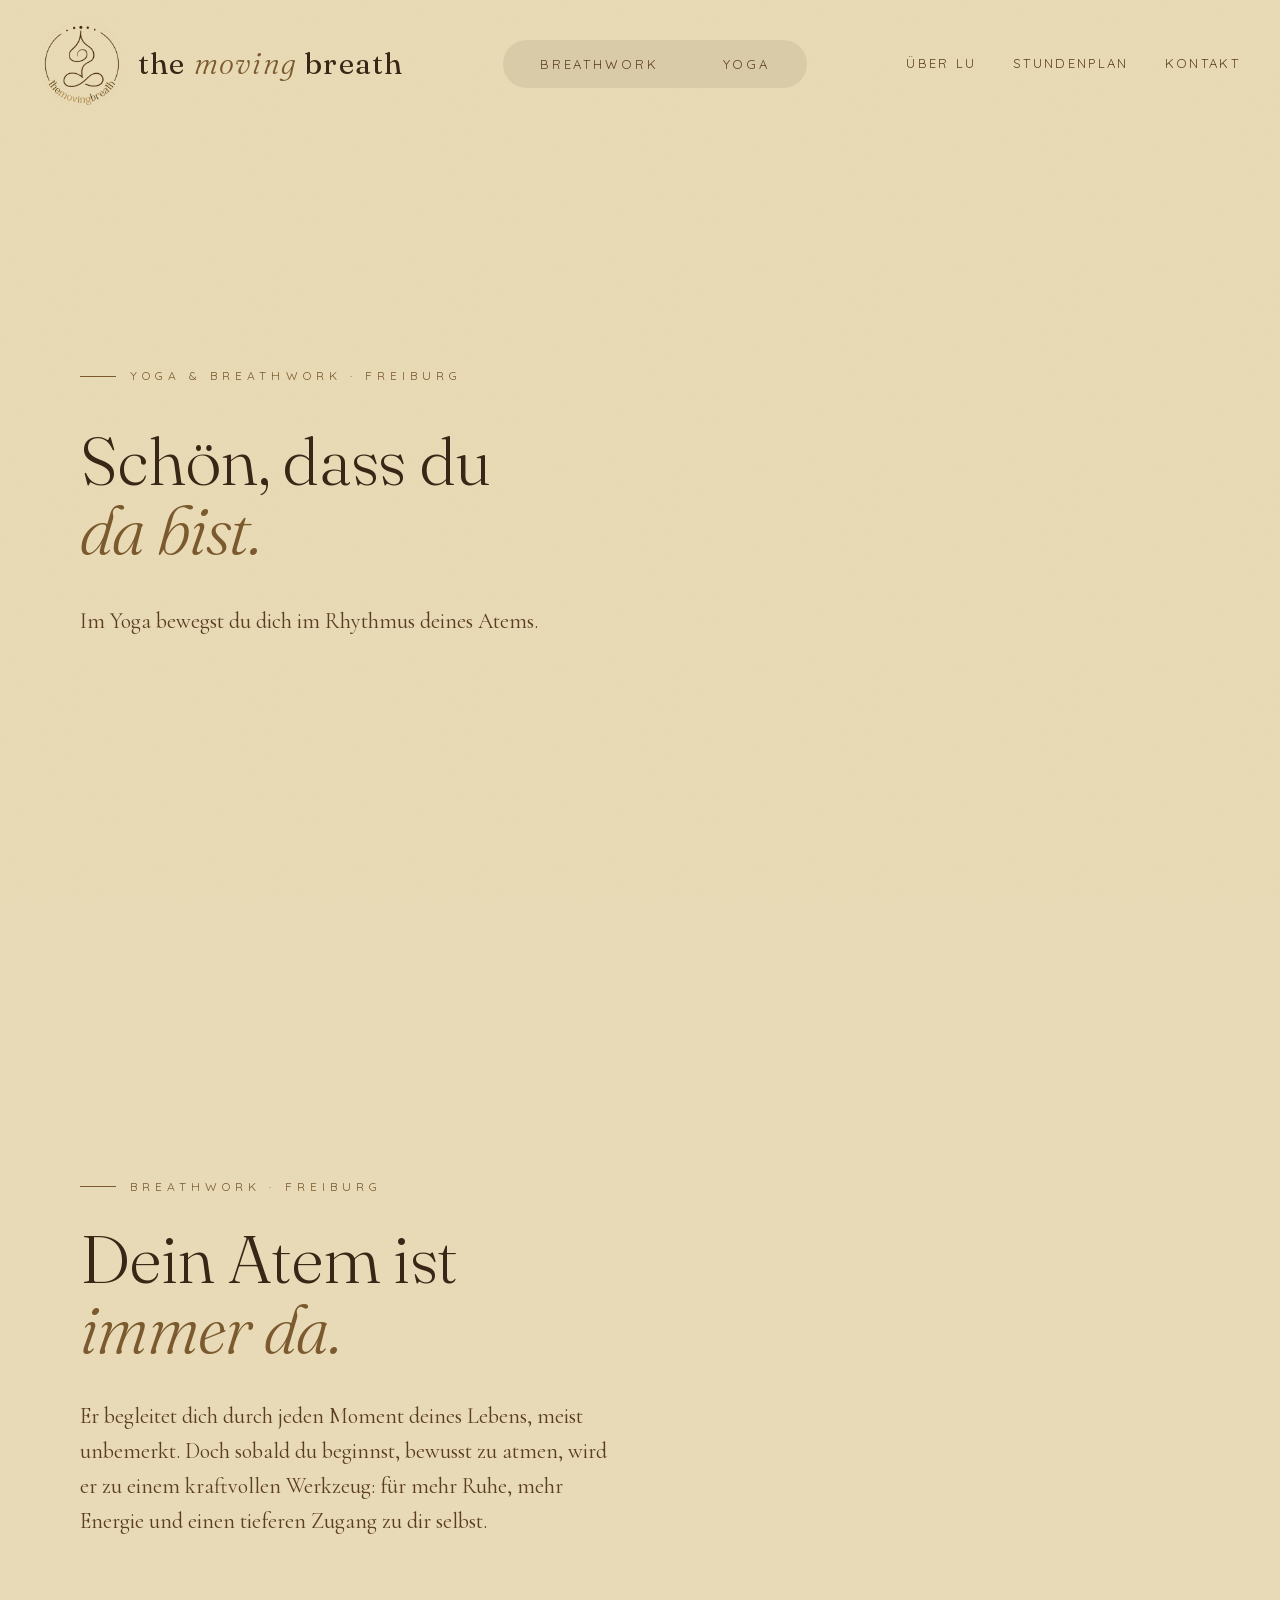
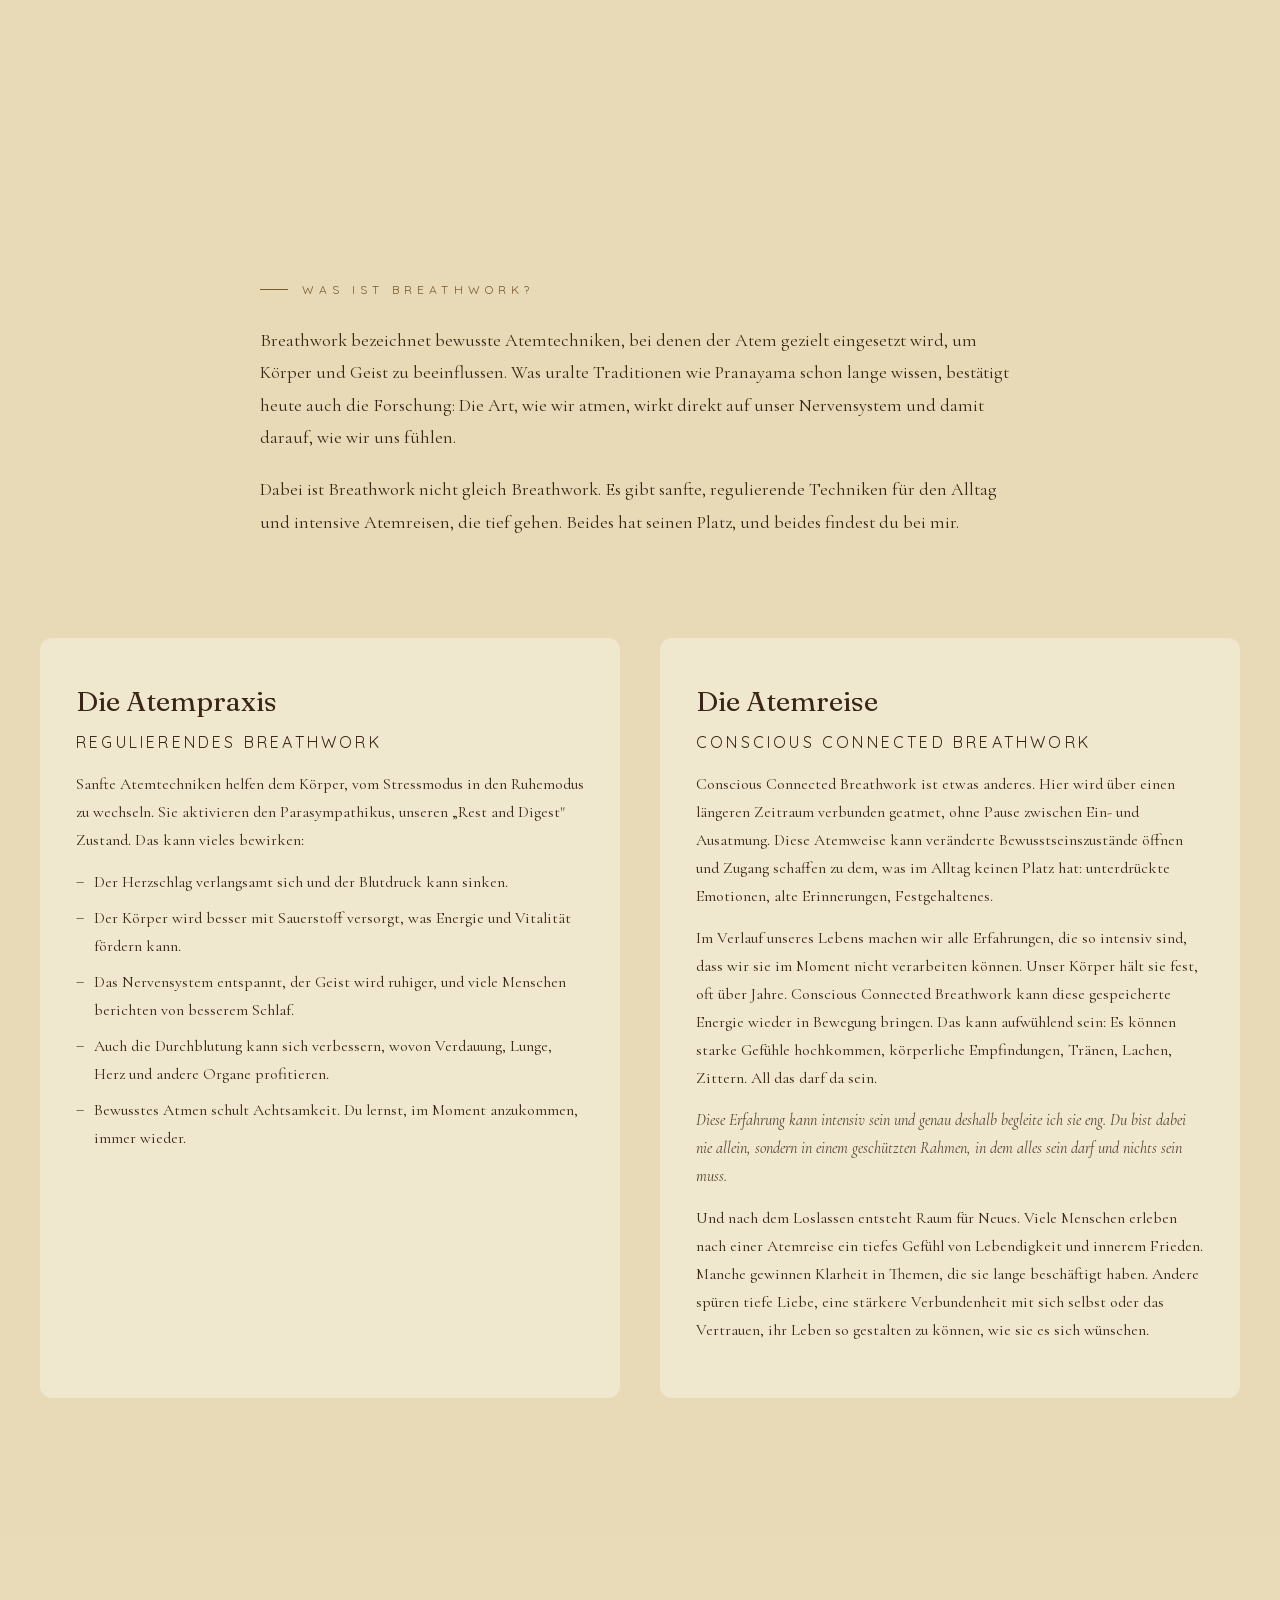
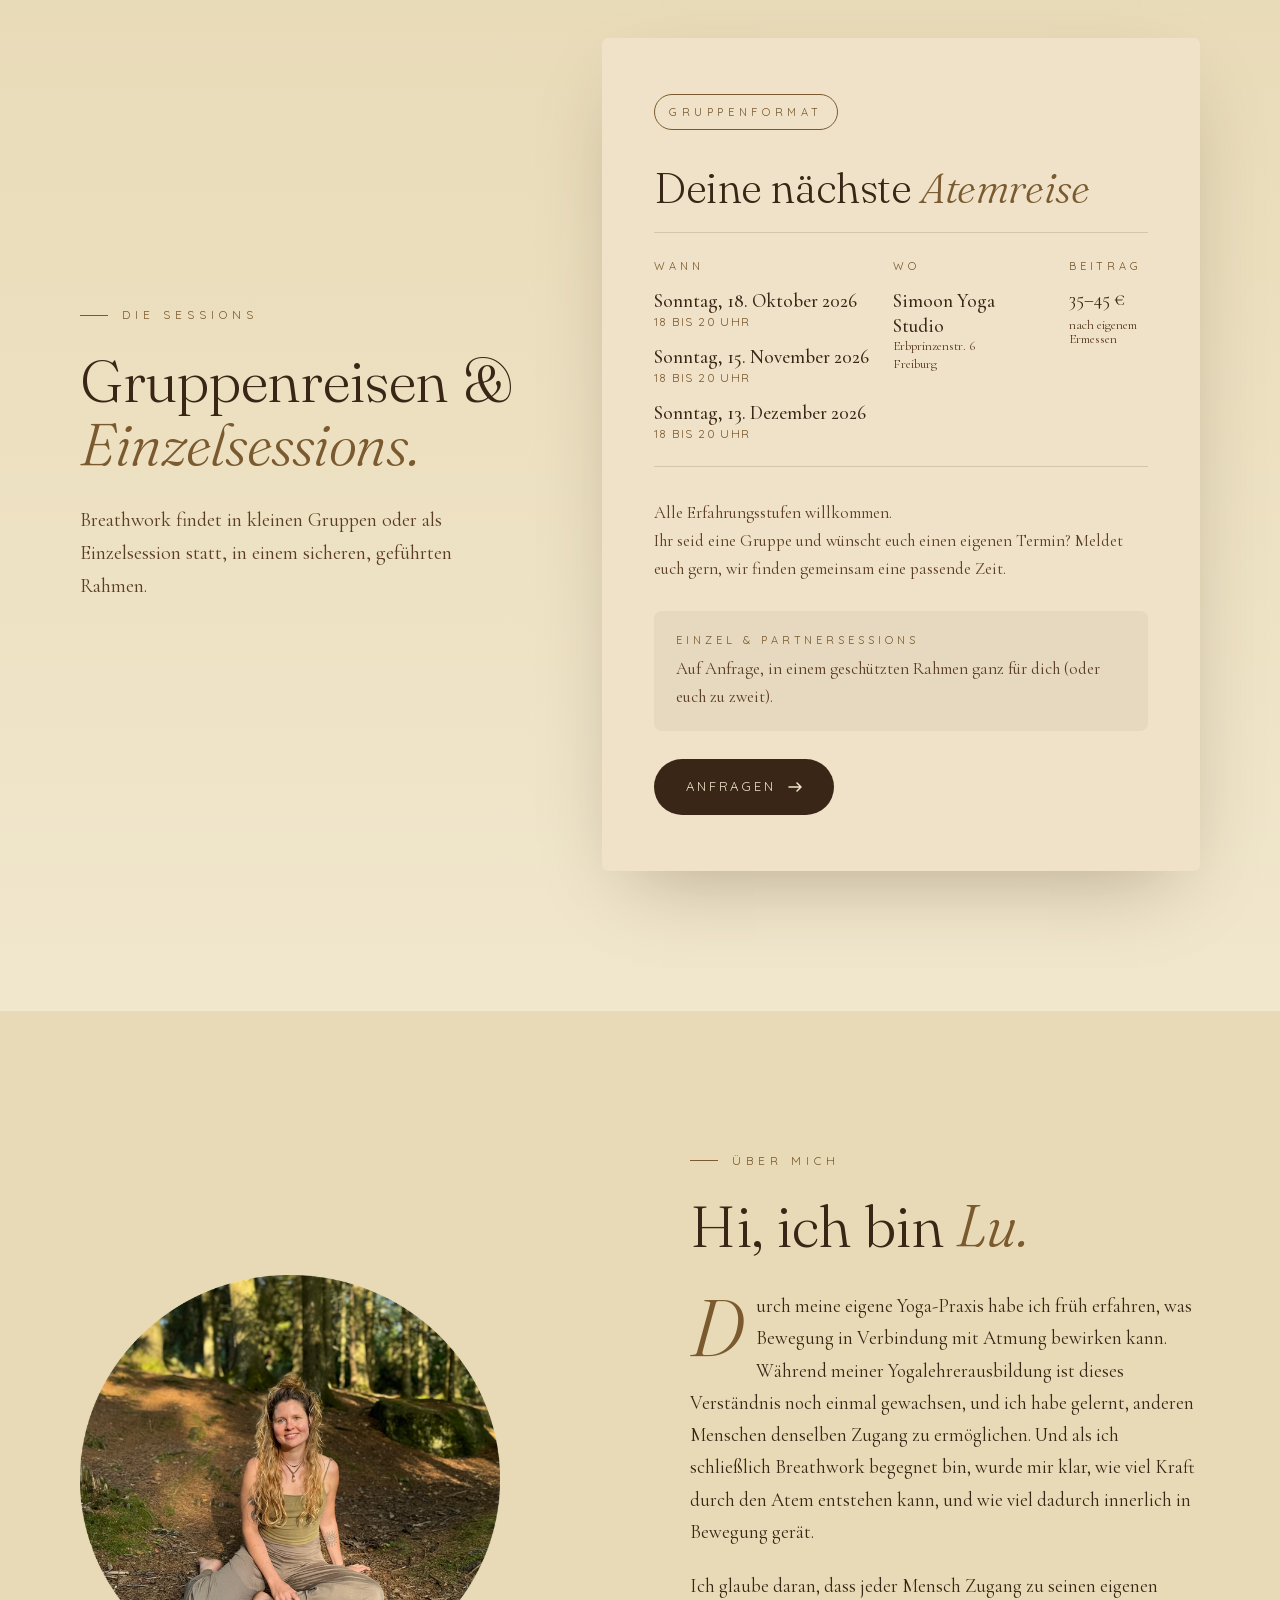
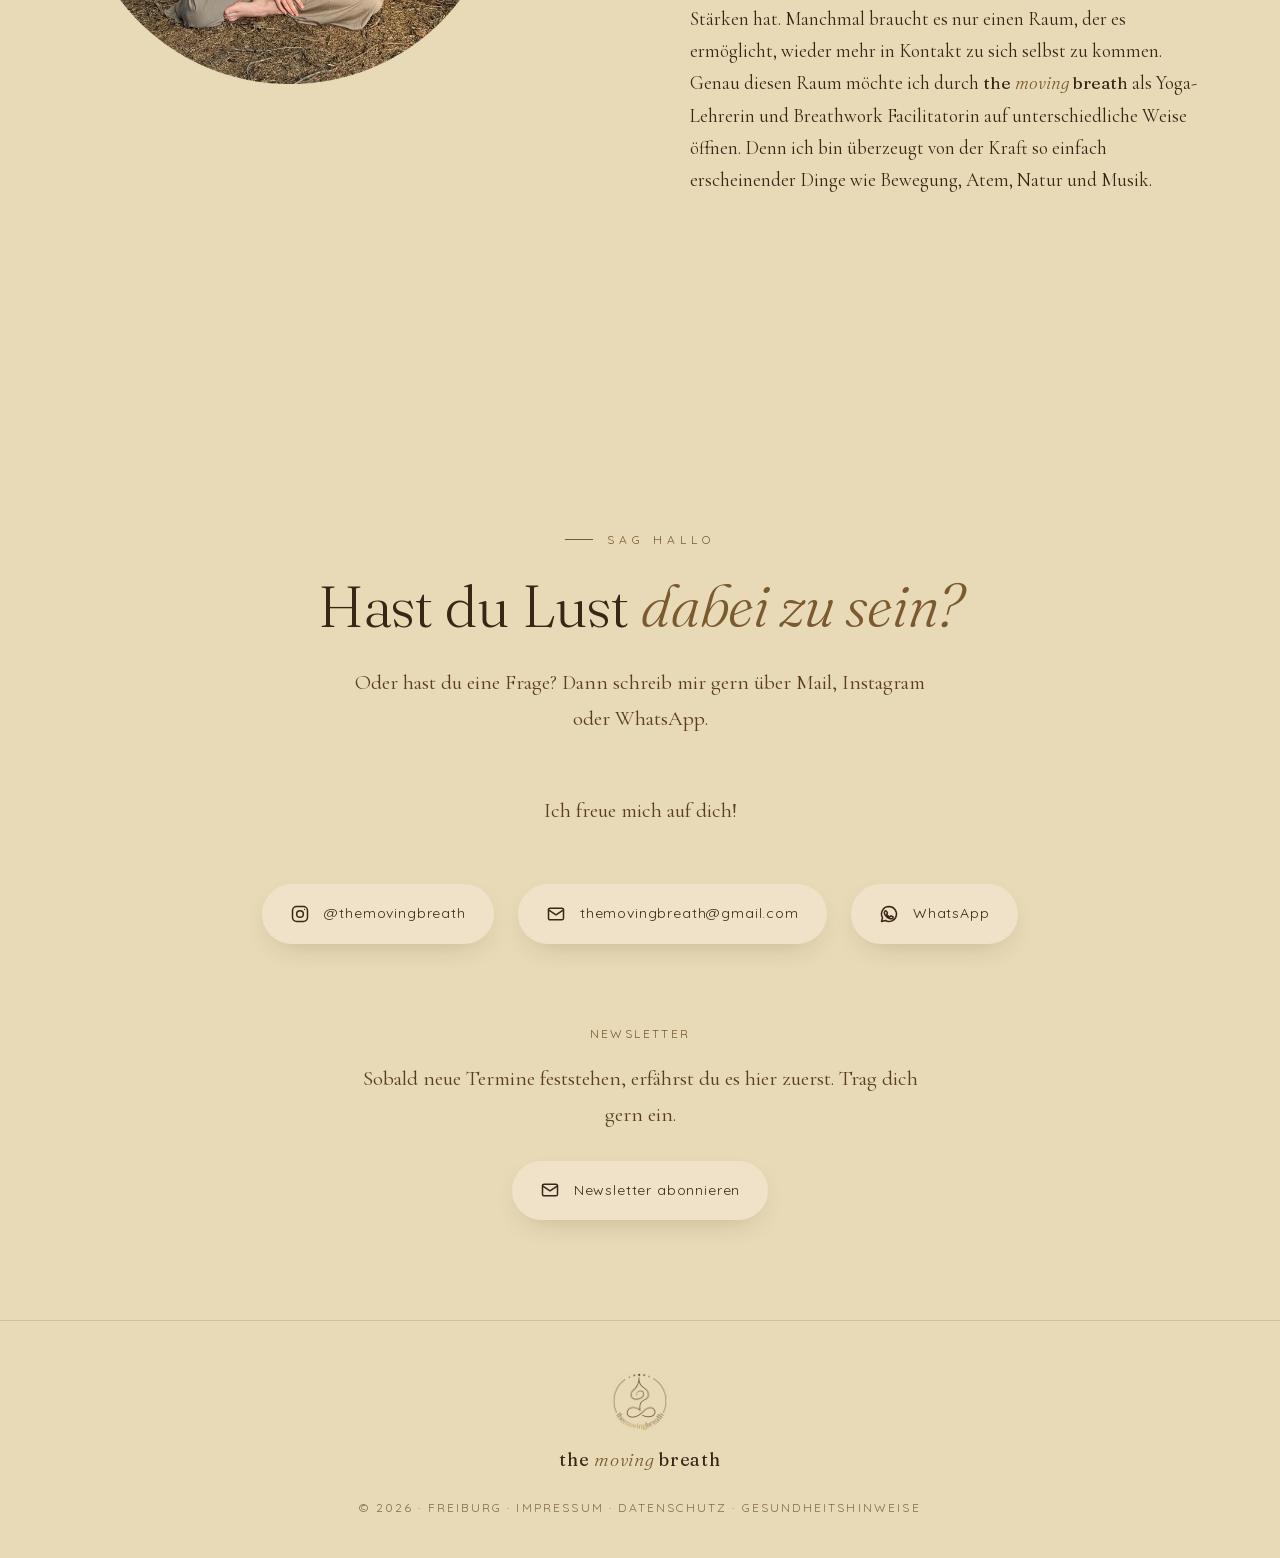
==== index.html @ 529ea23b "Newsletter-Text im Kontakt-Bereich anpassen Co-Authored-By: Claude Sonnet 5 <noreply@anthropic.com>" ====
<!DOCTYPE html>
<html lang="de">
<head>
<meta charset="UTF-8" />
<meta name="viewport" content="width=device-width, initial-scale=1.0" />
<title>the moving breath — Vinyasa Yoga in Freiburg mit Lu</title>
<meta name="description" content="Schenk dir eine kleine Auszeit. Vinyasa Yoga für alle Level im Mühlhof Studio, Freiburg. Jeden Donnerstag um 20 Uhr — guided with love, by Lu." />
<link rel="icon" type="image/png" href="files/favicon.png" />

<!-- Vorschau-Karte für WhatsApp, iMessage, Facebook & Co. -->
<meta property="og:type" content="website" />
<meta property="og:url" content="https://themovingbreath.de/" />
<meta property="og:title" content="the moving breath &middot; Yoga &amp; Breathwork in Freiburg" />
<meta property="og:description" content="Atemreisen und Vinyasa Yoga in Freiburg, guided with love by Lu." />
<meta property="og:image" content="https://themovingbreath.de/files/og-logo.png" />
<meta property="og:image:width" content="256" />
<meta property="og:image:height" content="256" />
<meta name="twitter:card" content="summary" />
<meta name="twitter:title" content="the moving breath &middot; Yoga &amp; Breathwork in Freiburg" />
<meta name="twitter:description" content="Atemreisen und Vinyasa Yoga in Freiburg, guided with love by Lu." />
<meta name="twitter:image" content="https://themovingbreath.de/files/og-logo.png" />

<!-- Fonts: a refined serif for body, a soft display serif for headlines, an editorial italic for accents -->
<!-- Lokal gehostet (DSGVO): keine Verbindung zu Google-Servern -->
<link href="files/fonts/local.css" rel="stylesheet">

<style>
  :root {
    --bg: #e8dab6;            /* warm tan, lighter */
    --bg-deep: #dccaa0;       /* deeper tone */
    --bg-soft: #f1e7cd;       /* softer highlight */
    --ink: #3a2616;           /* near-black brown */
    --ink-soft: #5b3d23;      /* warm brown */
    --accent: #7a5a2e;        /* the lighter gold from the headline */
    --fern: #9aa363;          /* dusty fern green */
    --fern-deep: #6b7340;     /* deeper fern */
    --cream: #efe2c8;         /* soft cream highlight */
    --paper: #f0e2c2;         /* lighter paper */

    --serif-display: 'Fraunces', Georgia, serif;
    --serif-body: 'Cormorant Garamond', Georgia, serif;
    --sans: 'Quicksand', system-ui, sans-serif;

    --maxw: 1200px;
  }

  * { box-sizing: border-box; margin: 0; padding: 0; }

  html { scroll-behavior: smooth; }

  body {
    background: var(--bg);
    color: var(--ink);
    font-family: var(--serif-body);
    font-size: 19px;
    line-height: 1.65;
    overflow-x: hidden;
    -webkit-font-smoothing: antialiased;
    position: relative;
  }

  /* subtle grain overlay for warmth */
  body::before {
    content: "";
    position: fixed;
    inset: 0;
    pointer-events: none;
    z-index: 1;
    opacity: 0.18;
    mix-blend-mode: overlay;
    background-image: url("data:image/svg+xml;utf8,<svg xmlns='http://www.w3.org/2000/svg' width='200' height='200'><filter id='n'><feTurbulence type='fractalNoise' baseFrequency='0.9' numOctaves='2' stitchTiles='stitch'/><feColorMatrix values='0 0 0 0 0.2  0 0 0 0 0.15  0 0 0 0 0.1  0 0 0 0.5 0'/></filter><rect width='100%' height='100%' filter='url(%23n)'/></svg>");
  }

  a { color: inherit; text-decoration: none; }

  /* ---------- NAV ---------- */
  .nav {
    position: fixed;
    top: 0; left: 0; right: 0;
    z-index: 100;
    padding: 22px 40px;
    display: flex;
    justify-content: space-between;
    align-items: center;
    transition: background 0.4s ease, padding 0.4s ease, backdrop-filter 0.4s ease;
  }
  .nav.scrolled {
    background: rgba(184, 153, 104, 0.85);
    backdrop-filter: blur(12px);
    -webkit-backdrop-filter: blur(12px);
    padding: 14px 40px;
    box-shadow: 0 1px 0 rgba(58, 38, 22, 0.08);
  }
  .nav-brand {
    display: flex;
    align-items: center;
    gap: 14px;
    font-family: var(--serif-display);
    font-size: 30px !important;
    letter-spacing: 0.04em;
    color: var(--ink);
  }
  .nav-brand img {
    width: 84px;
    height: 84px;
    object-fit: contain;
    border-radius: 0;
    
  }
  .nav-brand em {
    font-style: italic;
    font-weight: 300;
    color: var(--accent);
  }
  .nav-links {
    display: flex;
    gap: 36px;
    font-family: var(--sans);
    font-size: 13px;
    letter-spacing: 0.18em;
    text-transform: uppercase;
    color: var(--ink-soft);
  }
  .nav-links a {
    position: relative;
    transition: color 0.3s;
  }
  .nav-links a::after {
    content: "";
    position: absolute;
    left: 0; bottom: -6px;
    width: 0; height: 1px;
    background: var(--ink);
    transition: width 0.3s ease;
  }
  .nav-links a:hover { color: var(--ink); }
  .nav-links a:hover::after { width: 100%; }

  /* ---------- HERO ---------- */
  .hero {
    position: relative;
    min-height: 100vh;
    display: flex;
    flex-direction: column;
    justify-content: center;
    padding: 140px 80px 80px;
    overflow: hidden;
  }

  50%      { transform: rotate(-12deg) scale(1.03); }
  }

  .hero-text {
    position: relative;
    z-index: 2;
    max-width: 620px;
  }

  .eyebrow {
    font-family: var(--sans);
    font-size: 12px;
    letter-spacing: 0.42em;
    text-transform: uppercase;
    color: var(--accent);
    margin-bottom: 28px;
    display: flex;
    align-items: center;
    gap: 14px;
    opacity: 0;
    transform: translateY(10px);
    animation: rise 1s ease 0.2s forwards;
  }
  .eyebrow::before {
    content: "";
    width: 36px;
    height: 1px;
    background: var(--accent);
  }

  .hero h1 {
    font-family: var(--serif-display);
    font-weight: 300;
    font-size: clamp(42px, 5.3vw, 76px);
    line-height: 1.02;
    letter-spacing: -0.01em;
    color: var(--ink);
    margin-bottom: 36px;
    opacity: 0;
    transform: translateY(20px);
    animation: rise 1.1s ease 0.35s forwards;
  }
  .hero h1 em {
    font-style: italic;
    font-weight: 300;
    color: var(--accent);
    display: block;
  }
  .hero h1 .small {
    display: block;
    font-size: 0.55em;
    color: var(--ink-soft);
    margin-top: 8px;
    font-weight: 400;
  }

  .hero-lead {
    font-family: var(--serif-body);
    font-size: 22px;
    line-height: 1.6;
    color: var(--ink-soft);
    margin-bottom: 44px;
    max-width: 540px;
    opacity: 0;
    transform: translateY(20px);
    animation: rise 1.1s ease 0.55s forwards;
  }

  .hero-cta {
    display: flex;
    gap: 20px;
    align-items: center;
    opacity: 0;
    transform: translateY(20px);
    animation: rise 1.1s ease 0.75s forwards;
  }

  .btn {
    display: inline-flex;
    align-items: center;
    gap: 12px;
    padding: 17px 32px;
    font-family: var(--sans);
    font-size: 13px;
    letter-spacing: 0.22em;
    text-transform: uppercase;
    border-radius: 999px;
    transition: all 0.35s ease;
    cursor: pointer;
    border: none;
  }
  .btn-primary {
    background: var(--ink);
    color: var(--bg-soft);
  }
  .btn-primary:hover {
    background: var(--ink-soft);
    transform: translateY(-2px);
    box-shadow: 0 14px 30px -10px rgba(58, 38, 22, 0.4);
  }
  .btn-primary svg { transition: transform 0.35s; }
  .btn-primary:hover svg { transform: translateX(4px); }

  .btn-ghost {
    color: var(--ink);
    border: 1px solid var(--ink-soft);
    background: transparent;
  }
  .btn-ghost:hover {
    background: var(--ink);
    color: var(--bg-soft);
    border-color: var(--ink);
  }


  /* ---------- NEXT CLASS ---------- */
  .next-class {
    display: flex;
    flex-direction: column;
    align-items: flex-start;
    gap: 4px;
    padding: 18px 0;
    margin: 4px 0 28px;
    text-align: left;
  }
  .next-class-top {
    display: flex;
    align-items: center;
    gap: 10px;
  }
  .next-class-day,
  .next-class-date,
  .next-class-time {
    font-family: var(--sans);
    font-size: 13px;
    letter-spacing: 0.18em;
    text-transform: uppercase;
    color: var(--ink);
  }
  .next-class-day,
  .next-class-time {
    font-weight: 600;
    color: var(--accent);
  }
  .next-class-dot {
    color: var(--accent);
    font-size: 16px;
    line-height: 1;
  }

  .bring-hint {
    font-size: 15px;
    color: var(--ink-soft);
    background: rgba(58, 38, 22, 0.05);
    border-radius: 8px;
    padding: 12px 16px;
    margin-bottom: 16px;
  }

  .whatsapp-hint {
    font-size: 15px;
    color: var(--ink-soft);
    margin-bottom: 28px;
  }
  .whatsapp-hint a {
    color: var(--accent);
    text-decoration: underline;
    text-underline-offset: 3px;
  }


  /* ---------- BREATHWORK INTRO ---------- */
  .bw-intro {
    padding: 80px 0 40px;
  }
  .bw-intro .container {
    max-width: 760px;
  }
  .bw-intro-text {
    font-size: 18px;
    line-height: 1.8;
    color: var(--ink);
    margin-bottom: 20px;
  }

  /* ---------- BREATHWORK TYPES ---------- */
  .bw-types {
    padding: 40px 0 100px;
  }
  .bw-types-grid {
    display: grid;
    grid-template-columns: 1fr 1fr;
    gap: 40px;
  }
  .bw-type-card {
    background: rgba(255,255,255,0.35);
    border-radius: 12px;
    padding: 40px 36px;
  }
  .bw-type-num {
    font-family: var(--serif-display);
    font-size: 48px;
    font-style: italic;
    color: var(--accent);
    opacity: 0.4;
    line-height: 1;
    margin-bottom: 12px;
  }
  .bw-type-card h3 {
    font-family: var(--serif-display);
    font-size: 28px;
    font-weight: 400;
    color: var(--ink);
    margin-bottom: 4px;
  }
  .bw-type-sub {
    font-family: var(--sans);
    font-size: 11px;
    letter-spacing: 0.2em;
    text-transform: uppercase;
    color: var(--accent);
    margin-bottom: 20px;
  }
  .bw-type-card p {
    font-size: 16px;
    line-height: 1.75;
    color: var(--ink);
    margin-bottom: 14px;
  }
  .bw-list {
    padding-left: 0;
    margin-bottom: 0;
    list-style: none;
  }
  .bw-list li {
    font-size: 16px;
    line-height: 1.75;
    color: var(--ink);
    margin-bottom: 8px;
    padding-left: 18px;
    position: relative;
  }
  .bw-list li::before {
    content: "–";
    position: absolute;
    left: 0;
    top: -0.15em;
    color: var(--ink);
  }
  .bw-quote {
    font-family: var(--serif-display);
    font-style: italic;
    font-size: 24px;
    color: var(--accent);
    border-left: 3px solid var(--accent);
    padding-left: 20px;
    margin: 24px 0;
    line-height: 1.4;
  }

  .bw-closing {
    font-style: italic;
    opacity: 0.85;
  }
  @media (max-width: 768px) {
    .bw-types-grid { grid-template-columns: 1fr; }
  }

  /* ---------- BREATHWORK TERMINE ---------- */
  .bw-termin {
    margin-bottom: 16px;
    line-height: 1.3;
  }
  .bw-termin strong {
    white-space: nowrap;
    display: block;
    margin-bottom: 0;
    line-height: 1.3;
  }
  .bw-termin:last-child {
    margin-bottom: 0;
  }
  .bw-zeit {
    font-family: var(--sans);
    font-size: 12px;
    letter-spacing: 0.12em;
    text-transform: uppercase;
    color: var(--accent);
    display: block;
    margin-top: 0;
  }
  .bw-einzel {
    margin: 28px 0;
    padding: 20px 22px;
    background: rgba(58, 38, 22, 0.05);
    border-radius: 8px;
  }
  .bw-einzel p {
    font-size: 16px;
    line-height: 1.65;
    color: var(--ink-soft);
  }


  /* ---------- GESUNDHEITSHINWEISE ---------- */
  .health-notes {
    padding: 100px 0;
    background: rgba(58, 38, 22, 0.04);
  }
  .health-notes-inner {
    max-width: 720px;
    margin: 0 auto;
  }
  .health-notes h3 {
    font-family: var(--sans);
    font-size: 13px;
    letter-spacing: 0.12em;
    text-transform: uppercase;
    color: var(--ink);
    margin: 32px 0 16px;
  }
  .health-list {
    padding-left: 20px;
    margin-bottom: 24px;
  }
  .health-list li {
    font-size: 16px;
    line-height: 1.75;
    color: var(--ink);
    margin-bottom: 8px;
  }
  .health-disclaimer {
    margin-top: 36px;
    padding: 20px 24px;
    background: rgba(58, 38, 22, 0.06);
    border-radius: 8px;
    font-size: 14px;
    line-height: 1.7;
    color: var(--ink-soft);
  }

  @keyframes rise {
    to { opacity: 1; transform: translateY(0); }
  }
  @keyframes fadeIn {
    to { opacity: 1; }
  }

  /* ---------- SECTION SHARED ---------- */
  section {
    position: relative;
    padding: 140px 80px;
    z-index: 2;
  }
  .container {
    max-width: var(--maxw);
    margin: 0 auto;
  }
  .section-eyebrow {
    font-family: var(--sans);
    font-size: 12px;
    letter-spacing: 0.42em;
    text-transform: uppercase;
    color: var(--accent);
    margin-bottom: 24px;
    display: flex;
    align-items: center;
    gap: 14px;
  }
  .section-eyebrow::before {
    content: "";
    width: 28px;
    height: 1px;
    background: var(--accent);
  }
  .section-title {
    font-family: var(--serif-display);
    font-weight: 300;
    font-size: clamp(38px, 4.6vw, 64px);
    line-height: 1.08;
    letter-spacing: -0.005em;
    color: var(--ink);
    margin-bottom: 28px;
    max-width: 800px;
  }
  .section-title em {
    font-style: italic;
    color: var(--accent);
  }
  .section-lead {
    font-size: 20px;
    line-height: 1.65;
    color: var(--ink-soft);
    max-width: 640px;
  }

  /* ---------- OFFERING / PHILOSOPHY ---------- */
  .offering {
    position: relative;
    background: linear-gradient(180deg, var(--bg) 0%, var(--bg-deep) 100%);
  }
  .offering::before {
    content: "";
    position: absolute;
    top: 0; left: 0; right: 0;
    height: 1px;
    background: linear-gradient(90deg, transparent, rgba(58,38,22,0.2), transparent);
  }
  .offering-grid {
    display: grid;
    grid-template-columns: 0.9fr 1.1fr;
    gap: 100px;
    align-items: start;
  }
  .offering-text .section-title {
    margin-bottom: 36px;
  }
  .offering-cards {
    display: grid;
    grid-template-columns: 1fr 1fr;
    gap: 24px;
  }
  .offering-card {
    background: rgba(239, 226, 200, 0.18);
    border: 1px solid rgba(58, 38, 22, 0.12);
    border-radius: 4px;
    padding: 36px 30px;
    position: relative;
    overflow: hidden;
    transition: transform 0.4s ease, background 0.4s ease;
  }
  .offering-card:hover {
    transform: translateY(-4px);
    background: rgba(239, 226, 200, 0.28);
  }
  .offering-card .num {
    font-family: var(--serif-display);
    font-style: italic;
    font-weight: 300;
    font-size: 38px;
    color: var(--accent);
    line-height: 1;
    margin-bottom: 18px;
    opacity: 0.85;
  }
  .offering-card h3 {
    font-family: var(--serif-display);
    font-weight: 400;
    font-size: 24px;
    color: var(--ink);
    margin-bottom: 12px;
    letter-spacing: -0.005em;
  }
  .offering-card p {
    font-size: 17px;
    line-height: 1.6;
    color: var(--ink-soft);
  }
  .offering-card:nth-child(1) { transform: translateY(20px); }
  .offering-card:nth-child(1):hover { transform: translateY(16px); }
  .offering-card:nth-child(4) { transform: translateY(20px); }
  .offering-card:nth-child(4):hover { transform: translateY(16px); }

  /* ---------- ABOUT LU ---------- */
  .about {
    position: relative;
    background: var(--bg);
  }
  .about-grid {
    display: grid;
    grid-template-columns: 1fr 1fr;
    gap: 100px;
    align-items: center;
  }
  .about-portrait {
    position: relative;
  }
  .about-portrait .frame {
    position: relative;
    width: 100%;
    max-width: 420px;
    aspect-ratio: 1;
    border-radius: 0;
    overflow: visible;
    background: transparent;
  }
  .about-portrait .frame img {
    width: 100%;
    height: 100%;
    object-fit: contain;
    background: transparent;
  }
  .about-portrait .badge {
    position: absolute;
    bottom: -30px;
    right: -30px;
    width: 150px;
    height: 150px;
    background: var(--ink);
    color: var(--bg-soft);
    border-radius: 50%;
    display: flex;
    flex-direction: column;
    align-items: center;
    justify-content: center;
    font-family: var(--serif-display);
    font-style: italic;
    font-weight: 300;
    font-size: 16px;
    text-align: center;
    line-height: 1.3;
    padding: 16px;
  }
  .about-portrait .badge::before {
    content: "";
    position: absolute;
    inset: 8px;
    border: 1px dashed rgba(239,226,200,0.3);
    border-radius: 50%;
    animation: spinSlow 40s linear infinite;
  }
  .about-portrait .badge span {
    font-size: 26px;
    font-style: normal;
    color: var(--bg-soft);
    margin: 2px 0;
    font-weight: 300;
  }

  .about-content .section-title {
    margin-bottom: 32px;
  }
  .about-content p {
    font-size: 19px;
    line-height: 1.7;
    color: var(--ink);
    margin-bottom: 22px;
  }
  .about-content p:first-of-type::first-letter {
    font-family: var(--serif-display);
    font-style: italic;
    font-size: 4.2em;
    float: left;
    line-height: 0.85;
    margin: 4px 12px 0 0;
    color: var(--accent);
    font-weight: 300;
  }

  .signature {
    font-family: var(--serif-display);
    font-style: italic;
    font-weight: 300;
    font-size: 30px;
    color: var(--accent);
    margin-top: 18px;
    display: inline-flex;
    align-items: center;
    gap: 12px;
  }
  .signature svg {
    width: 28px;
    height: 28px;
  }

  /* ---------- CLASS / SCHEDULE ---------- */
  .schedule {
    background: linear-gradient(180deg, var(--bg) 0%, var(--bg-soft) 100%);
    position: relative;
  }
  .schedule-grid {
    display: grid;
    grid-template-columns: 0.85fr 1.15fr;
    gap: 80px;
    align-items: center;
  }
  .schedule-card {
    background: var(--cream);
    border-radius: 6px;
    padding: 56px 52px;
    box-shadow: 0 30px 80px -30px rgba(58, 38, 22, 0.35);
    position: relative;
    overflow: hidden;
  }
  .schedule-card::before {
    display: none;
  }
  .schedule-tag {
    display: inline-block;
    font-family: var(--sans);
    font-size: 11px;
    letter-spacing: 0.42em;
    text-transform: uppercase;
    color: var(--accent);
    padding: 8px 14px;
    border: 1px solid var(--accent);
    border-radius: 999px;
    margin-bottom: 24px;
  }
  .schedule-card h3 {
    font-family: var(--serif-display);
    font-weight: 300;
    font-size: 42px;
    color: var(--ink);
    margin-bottom: 8px;
    letter-spacing: -0.01em;
  }
  .schedule-card h3 em {
    font-style: italic;
    color: var(--accent);
  }
  .schedule-card .duration {
    font-family: var(--serif-body);
    font-style: italic;
    color: var(--ink-soft);
    margin-bottom: 32px;
    font-size: 18px;
  }
  .schedule-details {
    display: grid;
    grid-template-columns: 1.1fr 1.05fr 0.55fr;
    gap: 24px;
    margin-bottom: 32px;
    padding: 24px 0;
    border-top: 1px solid rgba(58, 38, 22, 0.15);
    border-bottom: 1px solid rgba(58, 38, 22, 0.15);
  }
  .detail-label {
    font-family: var(--sans);
    font-size: 11px;
    letter-spacing: 0.36em;
    text-transform: uppercase;
    color: var(--accent);
    margin-bottom: 14px;
  }
  .detail-value {
    font-family: var(--serif-body);
    font-size: 19px;
    color: var(--ink);
  }
  .detail-value strong {
    font-weight: 500;
  }
  .schedule-card p {
    color: var(--ink-soft);
    font-size: 17px;
    line-height: 1.65;
    margin-bottom: 28px;
  }

  /* ---------- LOCATION ---------- */
  .location {
    background: var(--ink);
    color: var(--bg-soft);
    padding: 140px 80px;
    position: relative;
    overflow: hidden;
  }
  .location::before {
    content: "";
    position: absolute;
    top: 0; left: 0; right: 0;
    height: 1px;
    background: linear-gradient(90deg, transparent, rgba(184,153,104,0.5), transparent);
  }
  .location-grid {
    max-width: var(--maxw);
    margin: 0 auto;
    display: grid;
    grid-template-columns: 1fr;
    gap: 80px;
    align-items: center;
  }
  .location .section-eyebrow { color: var(--bg-soft); opacity: 0.8; }
  .location .section-eyebrow::before { background: var(--bg-soft); }
  .location .section-title { color: var(--cream); }
  .location .section-title em { color: var(--bg-soft); }
  .location p {
    color: rgba(217, 192, 152, 0.85);
    margin-bottom: 28px;
    max-width: 480px;
    font-size: 19px;
  }
  .address-block {
    font-family: var(--serif-display);
    font-size: 22px;
    line-height: 1.5;
    color: var(--cream);
    border-left: 1px solid var(--accent);
    padding-left: 24px;
    margin-bottom: 32px;
  }
  .address-block .place {
    font-style: italic;
    color: var(--bg-soft);
    margin-bottom: 4px;
  }
  .location-map {
    position: relative;
    aspect-ratio: 1 / 1;
    border-radius: 6px;
    overflow: hidden;
    background: var(--bg-deep);
  }
  .location-map svg {
    width: 100%;
    height: 100%;
  }
  .map-pin {
    position: absolute;
    top: 50%; left: 50%;
    transform: translate(-50%, -100%);
    animation: pinBounce 2.4s ease-in-out infinite;
  }
  .map-pin-dot {
    width: 22px; height: 22px;
    border-radius: 50%;
    background: var(--cream);
    border: 3px solid var(--ink);
    box-shadow: 0 0 0 0 rgba(239, 226, 200, 0.7);
    animation: pinPulse 2s ease-in-out infinite;
  }
  @keyframes pinBounce {
    0%, 100% { transform: translate(-50%, -100%); }
    50%      { transform: translate(-50%, -108%); }
  }
  @keyframes pinPulse {
    0%   { box-shadow: 0 0 0 0 rgba(239, 226, 200, 0.7); }
    70%  { box-shadow: 0 0 0 22px rgba(239, 226, 200, 0); }
    100% { box-shadow: 0 0 0 0 rgba(239, 226, 200, 0); }
  }

  /* ---------- CONTACT ---------- */
  .contact {
    background: var(--bg);
    text-align: center;
    padding: 160px 40px 100px;
    position: relative;
    overflow: hidden;
  }
  .contact .section-title {
    margin: 0 auto 28px;
  }
  .contact-lead {
    font-size: 21px;
    color: var(--ink-soft);
    max-width: 580px;
    margin: 0 auto 56px;
    line-height: 1.7;
  }
  .contact-channels {
    display: flex;
    justify-content: center;
    gap: 24px;
    flex-wrap: wrap;
    margin-bottom: 80px;
    position: relative;
    z-index: 2;
  }
  .channel {
    display: flex;
    align-items: center;
    gap: 14px;
    padding: 18px 28px;
    background: var(--cream);
    border-radius: 999px;
    transition: all 0.35s ease;
    color: var(--ink);
    font-family: var(--sans);
    font-size: 14px;
    letter-spacing: 0.06em;
    box-shadow: 0 10px 30px -15px rgba(58, 38, 22, 0.3);
  }
  .channel:hover {
    transform: translateY(-3px);
    background: var(--ink);
    color: var(--bg-soft);
    box-shadow: 0 16px 40px -15px rgba(58, 38, 22, 0.5);
  }
  .channel svg {
    width: 20px;
    height: 20px;
    flex-shrink: 0;
  }

  /* ---------- FOOTER ---------- */
  footer {
    background: var(--bg);
    border-top: 1px solid rgba(58, 38, 22, 0.15);
    padding: 50px 40px 40px;
    text-align: center;
    position: relative;
    z-index: 2;
  }
  .footer-mark {
    display: inline-flex;
    flex-direction: column;
    align-items: center;
    gap: 14px;
    margin-bottom: 24px;
  }
  .footer-mark img {
    width: 60px;
    opacity: 0.85;
  }
  .footer-mark span {
    font-family: var(--serif-display);
    font-style: normal;
    font-size: 18px;
    color: var(--ink);
    letter-spacing: 0.04em;
  }
  .footer-mark span em {
    font-style: italic;
    color: var(--accent);
  }
  .footer-meta {
    font-family: var(--sans);
    font-size: 12px;
    letter-spacing: 0.18em;
    text-transform: uppercase;
    color: var(--ink-soft);
    opacity: 0.7;
  }
  .footer-meta a:hover { color: var(--ink); }

  /* ---------- REVEAL ON SCROLL ---------- */
  .reveal {
    opacity: 0;
    transform: translateY(30px);
    transition: opacity 0.9s ease, transform 0.9s ease;
  }
  .reveal.visible {
    opacity: 1;
    transform: translateY(0);
  }

  /* ---------- RESPONSIVE ---------- */
  @media (max-width: 960px) {
    body { font-size: 17px; }
    .nav { padding: 18px 22px; }
    .nav.scrolled { padding: 12px 22px; }
    .nav-links { display: none; }
    .nav-brand { font-size: 24px !important; }
    .nav-brand img { width: 72px; height: 72px; }
    .hero {
      grid-template-columns: 1fr;
      padding: 120px 24px 60px;
      gap: 40px;
      text-align: left;
      min-height: auto;
    }
    .hero h1 { font-size: clamp(40px, 11vw, 56px); margin-bottom: 24px; }
    .hero h1 .small { font-size: 0.5em; }
    .hero-lead { font-size: 18px; margin-bottom: 32px; }
    .hero-cta { flex-wrap: wrap; gap: 12px; }
    .btn { padding: 14px 24px; font-size: 12px; letter-spacing: 0.18em; }
    .hero-art-circle { max-width: 300px; margin: 0 auto; }
    .orbit-dot.d1 { transform: translate(-72px, -168px); }
    .orbit-dot.d2 { transform: translate(-38px, -173px); }
    .orbit-dot.d3 { transform: translate(0, -175px); }
    .orbit-dot.d4 { transform: translate(38px, -173px); }
    .orbit-dot.d5 { transform: translate(72px, -168px); }

    section { padding: 90px 28px; }
    .bw-intro, .bw-types { padding-left: 28px; padding-right: 28px; }
    .offering-grid,
    .about-grid,
    .schedule-grid,
    .location-grid {
      grid-template-columns: 1fr;
      gap: 60px;
    }
    .offering-cards { grid-template-columns: 1fr; }
    .offering-card:nth-child(1),
    .offering-card:nth-child(4) { transform: none; }
    .about-portrait .badge {
      bottom: -20px; right: 20px;
      width: 120px; height: 120px;
      font-size: 12px;
    }
    .about-portrait .badge span { font-size: 22px; }
    .schedule-card { padding: 40px 30px; }
    .schedule-card h3 { font-size: 32px; }
    .schedule-details { grid-template-columns: 1fr; gap: 20px; }
    .location { padding: 90px 28px; }
    .contact { padding: 100px 24px 80px; }
    .contact-channels { gap: 14px; }
  }

  /* ---------- TABS ---------- */
  .tab-switcher {
    display: flex;
    justify-content: center;
    gap: 0;
    background: rgba(58, 38, 22, 0.08);
    border-radius: 999px;
    padding: 5px;
    width: fit-content;
    margin: 0;
  }
  .tab-btn {
    font-family: var(--sans);
    font-size: 13px;
    letter-spacing: 0.22em;
    text-transform: uppercase;
    padding: 11px 32px;
    border-radius: 999px;
    border: none;
    background: transparent;
    color: var(--ink-soft);
    cursor: pointer;
    transition: all 0.3s ease;
  }
  .tab-btn.active {
    background: var(--ink);
    color: var(--bg-soft);
    box-shadow: 0 4px 14px -4px rgba(58, 38, 22, 0.35);
  }
  .tab-btn:not(.active):hover {
    color: var(--ink);
  }
  .tab-panel {
    display: none;
    scroll-margin-top: 120px;
  }
  .tab-panel.active {
    display: block;
  }
  #willkommen, #about, #contact, .schedule {
    scroll-margin-top: 120px;
  }
  #willkommen .hero {
    padding-top: 230px;
  }
  #willkommen .hero h1 {
    margin-bottom: 40px;
  }
  #willkommen .eyebrow {
    margin-bottom: 40px;
  }
  @media (max-width: 768px) {
    #willkommen .hero { padding-top: 175px; }
  }

  /* Mobile-Navigation: Schriftzug ausblenden (Logo bleibt), Tabs kompakter */
  @media (max-width: 600px) {
    .nav-brand span { display: none; }
    .nav-brand { flex: 1; justify-content: center; margin-left: -22px; }
    .tab-btn { padding: 9px 18px; font-size: 12px; letter-spacing: 0.16em; }
    .eyebrow { align-items: flex-start; }
    .eyebrow::before { margin-top: 9px; }
  }

  /* ---------- STUNDENPLAN-KALENDER (Modal) ---------- */
  .cal-header {
    display: flex;
    align-items: center;
    justify-content: space-between;
    margin-bottom: 20px;
  }
  .cal-month-label {
    font-family: var(--serif-display);
    font-size: 22px;
    color: var(--ink);
  }
  .cal-nav-btn {
    background: none;
    border: 1px solid var(--ink-soft);
    border-radius: 50%;
    width: 32px;
    height: 32px;
    font-size: 16px;
    color: var(--ink);
    cursor: pointer;
    opacity: 0.7;
  }
  .cal-nav-btn:hover { opacity: 1; }
  .cal-scroll {
    overflow-x: auto;
    margin: 0 -4px;
    padding: 0 4px;
  }
  .cal-grid {
    display: grid;
    grid-template-columns: repeat(7, 1fr);
    gap: 5px;
    min-width: 620px;
  }
  .cal-weekday {
    text-align: center;
    font-family: var(--sans);
    font-size: 11px;
    letter-spacing: 0.1em;
    text-transform: uppercase;
    color: var(--ink-soft);
    opacity: 0.7;
    padding-bottom: 8px;
  }
  .cal-day {
    min-height: 84px;
    display: flex;
    flex-direction: column;
    align-items: stretch;
    padding: 6px;
    border-radius: 8px;
    border: 1px solid rgba(58, 38, 22, 0.12);
    font-family: var(--sans);
  }
  .cal-day.empty { visibility: hidden; }
  .cal-day.today { border-color: var(--accent); border-width: 2px; }
  .cal-daynum {
    font-size: 12px;
    color: var(--ink-soft);
    margin-bottom: 4px;
  }
  .cal-event {
    font-size: 9.5px;
    line-height: 1.35;
    margin-top: 3px;
    color: var(--ink);
  }
  .cal-event strong {
    display: block;
    font-size: 10px;
    margin-bottom: 1px;
  }
  .cal-event.yoga strong { color: var(--accent); }
  .cal-event.breathwork strong { color: var(--ink-soft); }
  .cal-cta {
    display: flex;
    gap: 12px;
    margin-top: 28px;
    flex-wrap: wrap;
  }
  .cal-cta button {
    font-family: var(--sans);
    font-size: 13px;
    letter-spacing: 0.08em;
    text-transform: uppercase;
    background: none;
    border: 1px solid var(--ink-soft);
    color: var(--ink);
    border-radius: 24px;
    padding: 10px 20px;
    cursor: pointer;
    opacity: 0.85;
  }
  .cal-cta button:hover { opacity: 1; }

</style>
</head>
<body>

<!-- ====================== NAV ====================== -->
<nav class="nav" id="nav">
  <a href="#" class="nav-brand">
    <img src="files/logo.png" alt="the moving breath logo" />
    <span>the <em>moving</em> breath</span>
  </a>
  <div class="tab-switcher">
    <button class="tab-btn" data-tab="breathwork" onclick="switchTab('breathwork')">Breathwork</button>
    <button class="tab-btn" data-tab="yoga" onclick="switchTab('yoga')">Yoga</button>
  </div>
  <div class="nav-links">
    <a href="#about">Über Lu</a>
    <a href="#" class="nav-schedule-link" onclick="openStundenplan(); return false;">Stundenplan</a>
    <a href="#contact">Kontakt</a>
  </div>
</nav>

<div id="willkommen">

<!-- ====================== WILLKOMMEN HERO ====================== -->
<header class="hero">
  <div class="hero-text">
    <div class="eyebrow">Yoga &amp; Breathwork · Freiburg</div>
    <h1>
      Schön, dass du
      <em>da bist.</em>
    </h1>
    <p class="hero-lead">
      Im Yoga bewegst du dich im Rhythmus deines Atems.
    </p>
  </div>
</header>

</div><!-- /panel-willkommen -->

<div class="tab-panel" id="panel-yoga">

<!-- ====================== HERO ====================== -->
<header class="hero">

  <div class="hero-text">
    <div class="eyebrow">Vinyasa Yoga · Freiburg</div>
    <h1>
      Verbinde dich durch <em>Bewegung</em>
      mit deinem Atem.
    </h1>
    <p class="hero-lead">
      Ich lade dich ein zu anderthalb Stunden Vinyasa Yoga, egal ob du gerade anfängst oder schon lange übst. Ein Raum zum Ankommen, zum Loslassen und zum freien Fließen zwischen Pose und Atemzug.
    </p>
  </div>
</header>


<!-- ====================== SCHEDULE ====================== -->
<section class="schedule" id="schedule">
  <div class="container">
    <div class="schedule-grid">
      <div class="reveal">
        <div class="section-eyebrow">Die nächste Stunde</div>
        <h2 class="section-title">Vinyasa Yoga <em>im Mühlhof Studio.</em></h2>
      </div>

      <div class="schedule-card reveal">
        <span class="schedule-tag">Nächste Stunde</span>
<!-- ↓↓↓ HIER NUR TAG, DATUM UND UHRZEIT ÄNDERN ↓↓↓ -->
        <div class="next-class">
          <div class="next-class-day">Jeden Donnerstag</div>
          <div class="next-class-time">20 Uhr</div>
        </div>
        <!-- ↑↑↑ ENDE BEARBEITUNGSBEREICH ↑↑↑ -->

        <div class="schedule-details">
          <div>
            <div class="detail-label">Dauer</div>
            <div class="detail-value">90 Minuten</div>
          </div>
          <div>
            <div class="detail-label">Wo</div>
            <div class="detail-value"><strong>Mühlhof Studio</strong><br/>Freiburg</div>
          </div>
          <div>
            <div class="detail-label">Beitrag</div>
            <div class="detail-value">15 €<br/><span style="font-size:0.85em; color: var(--ink-soft);">bar vor Ort</span></div>
          </div>
        </div>

        <p>Alle Level willkommen.<br>Bitte bring deine eigene Matte mit. Du hast keine? Kein Problem, sag mir einfach vorher Bescheid und ich bringe eine für dich mit. Für Savasana empfehle ich dir warme Kleidung, damit dein Körper in der Ruhe wohlig warm bleiben kann.<br/>Ich freue mich auf dich!</p>

        <p class="whatsapp-hint">
          Alle Termine teile ich auch in meiner WhatsApp-Gruppe —
          <a href="https://chat.whatsapp.com/Dq1TKgj4NRD6alIhJUOdwH" target="_blank" rel="noopener">tritt gerne bei.</a>
        </p>

        <a href="#contact" class="btn btn-primary">
          Anmelden
          <svg width="14" height="14" viewBox="0 0 14 14" fill="none"><path d="M1 7h12m-4-4 4 4-4 4" stroke="currentColor" stroke-width="1.5" stroke-linecap="round" stroke-linejoin="round"/></svg>
        </a>
      </div>
    </div>
  </div>
</section>

<!-- ====================== LOCATION ====================== -->
<section class="location" id="location">
  <div class="location-grid">
    <div class="reveal">
      <div class="section-eyebrow">Der Ort</div>
      <h2 class="section-title">Praxis <em>im Mühlhof Studio.</em></h2>
      <p>
        Wir praktizieren im Mühlhof Studio, einem ruhigen Raum zum Ankommen, Bewegen und Durchatmen.
      </p>
      <div class="address-block">
        <div class="place">Mühlhof Studio</div>
        Kaiserstuhlstraße 8<br/>
        79106 Freiburg im Breisgau
      </div>


    </div>
    <!-- TODO: sobald ein Foto vom Mühlhof Studio vorliegt, hier wieder ein Bild in der location-grid ergänzen -->
  </div>
</section>


</div><!-- /panel-yoga -->

<!-- ====================== BREATHWORK PANEL ====================== -->
<div class="tab-panel active" id="panel-breathwork">

<header class="hero">
  <div class="hero-text">
    <div class="eyebrow">Breathwork · Freiburg</div>
    <h1>
      Dein Atem ist
      <em>immer da.</em>
    </h1>
    <p class="hero-lead">
      Er begleitet dich durch jeden Moment deines Lebens, meist unbemerkt. Doch sobald du beginnst, bewusst zu atmen, wird er zu einem kraftvollen Werkzeug: für mehr Ruhe, mehr Energie und einen tieferen Zugang zu dir selbst.
    </p>
  </div>
</header>

<!-- Was ist Breathwork -->
<section class="bw-intro">
  <div class="container">
    <div class="reveal">
      <div class="section-eyebrow">Was ist Breathwork?</div>
      <p class="bw-intro-text">
        Breathwork bezeichnet bewusste Atemtechniken, bei denen der Atem gezielt eingesetzt wird, um Körper und Geist zu beeinflussen. Was uralte Traditionen wie Pranayama schon lange wissen, bestätigt heute auch die Forschung: Die Art, wie wir atmen, wirkt direkt auf unser Nervensystem und damit darauf, wie wir uns fühlen.
      </p>
      <p class="bw-intro-text">
        Dabei ist Breathwork nicht gleich Breathwork. Es gibt sanfte, regulierende Techniken für den Alltag und intensive Atemreisen, die tief gehen. Beides hat seinen Platz, und beides findest du bei mir.
      </p>
    </div>
  </div>
</section>

<!-- Zwei Arten -->
<section class="bw-types">
  <div class="container">
    <div class="bw-types-grid">

      <div class="bw-type-card reveal">
        <h3>Die Atempraxis</h3>
        <p class="bw-type-sub">Regulierendes Breathwork</p>
        <p>Sanfte Atemtechniken helfen dem Körper, vom Stressmodus in den Ruhemodus zu wechseln. Sie aktivieren den Parasympathikus, unseren „Rest and Digest" Zustand. Das kann vieles bewirken:</p>
        <ul class="bw-list">
          <li>Der Herzschlag verlangsamt sich und der Blutdruck kann sinken.</li>
          <li>Der Körper wird besser mit Sauerstoff versorgt, was Energie und Vitalität fördern kann.</li>
          <li>Das Nervensystem entspannt, der Geist wird ruhiger, und viele Menschen berichten von besserem Schlaf.</li>
          <li>Auch die Durchblutung kann sich verbessern, wovon Verdauung, Lunge, Herz und andere Organe profitieren.</li>
          <li>Bewusstes Atmen schult Achtsamkeit. Du lernst, im Moment anzukommen, immer wieder.</li>
        </ul>
      </div>

      <div class="bw-type-card reveal">
        <h3>Die Atemreise</h3>
        <p class="bw-type-sub">Conscious Connected Breathwork</p>
        <p>Conscious Connected Breathwork ist etwas anderes. Hier wird über einen längeren Zeitraum verbunden geatmet, ohne Pause zwischen Ein- und Ausatmung. Diese Atemweise kann veränderte Bewusstseinszustände öffnen und Zugang schaffen zu dem, was im Alltag keinen Platz hat: unterdrückte Emotionen, alte Erinnerungen, Festgehaltenes.</p>
<p>Im Verlauf unseres Lebens machen wir alle Erfahrungen, die so intensiv sind, dass wir sie im Moment nicht verarbeiten können. Unser Körper hält sie fest, oft über Jahre. Conscious Connected Breathwork kann diese gespeicherte Energie wieder in Bewegung bringen. Das kann aufwühlend sein: Es können starke Gefühle hochkommen, körperliche Empfindungen, Tränen, Lachen, Zittern. All das darf da sein.</p>
        <p class="bw-closing">Diese Erfahrung kann intensiv sein und genau deshalb begleite ich sie eng. Du bist dabei nie allein, sondern in einem geschützten Rahmen, in dem alles sein darf und nichts sein muss.</p>
        <p>Und nach dem Loslassen entsteht Raum für Neues. Viele Menschen erleben nach einer Atemreise ein tiefes Gefühl von Lebendigkeit und innerem Frieden. Manche gewinnen Klarheit in Themen, die sie lange beschäftigt haben. Andere spüren tiefe Liebe, eine stärkere Verbundenheit mit sich selbst oder das Vertrauen, ihr Leben so gestalten zu können, wie sie es sich wünschen.</p>
      </div>

    </div>
  </div>
</section>

<section class="schedule">
  <div class="container">
    <div class="schedule-grid">
      <div class="reveal">
        <div class="section-eyebrow">Die Sessions</div>
        <h2 class="section-title">Gruppenreisen & <em>Einzelsessions.</em></h2>
        <p class="section-lead">
          Breathwork findet in kleinen Gruppen oder als Einzelsession statt,
          in einem sicheren, geführten Rahmen.
        </p>
      </div>
      <div class="schedule-card reveal">
        <span class="schedule-tag">Gruppenformat</span>
        <h3>Deine nächste <em>Atemreise</em></h3>

        <div class="schedule-details">
          <div>
            <div class="detail-label">Wann</div>
            <div class="detail-value">
<!-- ↓↓↓ HIER TERMINE BEARBEITEN ↓↓↓ -->
              <div class="bw-termin"><strong>Sonntag, 18. Oktober 2026</strong><span class="bw-zeit">18 bis 20 Uhr</span></div>
              <div class="bw-termin"><strong>Sonntag, 15. November 2026</strong><span class="bw-zeit">18 bis 20 Uhr</span></div>
              <div class="bw-termin"><strong>Sonntag, 13. Dezember 2026</strong><span class="bw-zeit">18 bis 20 Uhr</span></div>
<!-- ↑↑↑ ENDE TERMINE ↑↑↑ -->
            </div>
          </div>
          <div>
            <div class="detail-label">Wo</div>
            <div class="detail-value" style="line-height:1.3;"><strong>Simoon Yoga Studio</strong><span style="font-size:0.7em; color: var(--ink-soft); display:block;">Erbprinzenstr. 6<br/>Freiburg</span></div>
          </div>
          <div>
            <div class="detail-label">Beitrag</div>
            <div class="detail-value" style="line-height:1.1;">35–45 €<br/><span style="font-size:0.7em; color: var(--ink-soft); display:inline-block; margin-top:8px;">nach eigenem Ermessen</span></div>
          </div>
        </div>

        <p>Alle Erfahrungsstufen willkommen.<br/>Ihr seid eine Gruppe und wünscht euch einen eigenen Termin? Meldet euch gern, wir finden gemeinsam eine passende Zeit.</p>

        <div class="bw-einzel">
          <div class="detail-label" style="margin-bottom:6px;">Einzel &amp; Partnersessions</div>
          <p style="margin-bottom:0;">Auf Anfrage, in einem geschützten Rahmen ganz für dich (oder euch zu zweit).</p>
        </div>

        <a href="#contact" class="btn btn-primary">
          Anfragen
          <svg width="14" height="14" viewBox="0 0 14 14" fill="none"><path d="M1 7h12m-4-4 4 4-4 4" stroke="currentColor" stroke-width="1.5" stroke-linecap="round" stroke-linejoin="round"/></svg>
        </a>
      </div>
    </div>
  </div>
</section>

</div><!-- /panel-breathwork -->

<!-- ====================== SHARED SECTIONS ====================== -->
<!-- ====================== ABOUT ====================== -->
<section class="about" id="about">
  <div class="container">
    <div class="about-grid">
      <div class="about-portrait reveal">
        <div class="frame">
          <img src="files/portrait_lu.png" alt="Lu — guided with love" />
        </div>

      </div>

      <div class="about-content reveal">
        <div class="section-eyebrow">Über mich</div>
        <h2 class="section-title">Hi, ich bin <em>Lu.</em></h2>
        <p>
          Durch meine eigene Yoga-Praxis habe ich früh erfahren, was Bewegung in Verbindung mit Atmung bewirken kann. Während meiner Yogalehrerausbildung ist dieses Verständnis noch einmal gewachsen, und ich habe gelernt, anderen Menschen denselben Zugang zu ermöglichen. Und als ich schließlich Breathwork begegnet bin, wurde mir klar, wie viel Kraft durch den Atem entstehen kann, und wie viel dadurch innerlich in Bewegung gerät.
        </p>
        <p>
          Ich glaube daran, dass jeder Mensch Zugang zu seinen eigenen Stärken hat. Manchmal braucht es nur einen Raum, der es ermöglicht, wieder mehr in Kontakt zu sich selbst zu kommen. Genau diesen Raum möchte ich durch <span style="font-family: var(--serif-display); font-size: 0.9em; color: var(--ink);">the <em style="color: var(--accent);">moving</em> breath</span> als Yoga-Lehrerin und Breathwork Facilitatorin auf unterschiedliche Weise öffnen. Denn ich bin überzeugt von der Kraft so einfach erscheinender Dinge wie Bewegung, Atem, Natur und Musik.
        </p>

      </div>
    </div>
  </div>
</section>

<!-- ====================== CONTACT ====================== -->
<section class="contact" id="contact">

  <div class="reveal" style="position:relative; z-index:2;">
    <div class="section-eyebrow" style="justify-content: center; display: inline-flex;">Sag Hallo</div>
    <h2 class="section-title" style="text-align:center;">Hast du Lust <em>dabei zu sein?</em></h2>
    <p class="contact-lead">
      Oder hast du eine Frage? Dann schreib mir gern über Mail, Instagram oder WhatsApp.
    </p>
    <p class="contact-lead">
      Ich freue mich auf dich!
    </p>

    <div class="contact-channels">
      <a href="https://www.instagram.com/themovingbreath/" target="_blank" rel="noopener" class="channel">
        <svg viewBox="0 0 24 24" fill="none" stroke="currentColor" stroke-width="1.8" stroke-linecap="round" stroke-linejoin="round">
          <rect x="3" y="3" width="18" height="18" rx="5"/>
          <circle cx="12" cy="12" r="4"/>
          <circle cx="17.5" cy="6.5" r="0.8" fill="currentColor" stroke="none"/>
        </svg>
        @themovingbreath
      </a>
      <a href="mailto:themovingbreath@gmail.com" class="channel">
        <svg viewBox="0 0 24 24" fill="none" stroke="currentColor" stroke-width="1.8" stroke-linecap="round" stroke-linejoin="round">
          <rect x="3" y="5" width="18" height="14" rx="2"/>
          <path d="m3 7 9 6 9-6"/>
        </svg>
        themovingbreath@gmail.com
      </a>
      <a href="https://wa.me/4915111153946?text=Hallo%20Lu!" target="_blank" rel="noopener" class="channel">
        <svg viewBox="0 0 24 24" fill="none" stroke="currentColor" stroke-width="1.8" stroke-linecap="round" stroke-linejoin="round">
          <path d="M12 3a9 9 0 0 0-7.7 13.6L3 21l4.5-1.2A9 9 0 1 0 12 3z"/>
          <path d="M8.6 8.3c.2 0 .5 0 .6.4.2.5.8 1.8.8 1.9.1.1.1.3 0 .4 0 .2-.1.3-.2.5l-.4.5c-.1.1-.2.3-.1.5.2.3.7 1.1 1.4 1.7.9.8 1.7 1.1 2 1.2.2.1.4.1.5-.1.2-.1.6-.6.8-.9.2-.2.4-.2.6-.1.2.1 1.4.7 1.7.8.3.1.5.2.6.3.1.1.1.6-.1 1.2-.2.6-1.2 1.1-1.7 1.2-.5.1-1 .2-3.2-.6-2.7-1-4.3-3.7-4.5-3.9-.1-.2-1-1.4-1-2.7 0-1 .6-1.6.8-2 .2-.4.5-.4.7-.4z"/>
        </svg>
        WhatsApp
      </a>
    </div>

    <p style="font-family: var(--sans); font-size: 12px; letter-spacing: 0.2em; text-transform: uppercase; color: var(--accent); margin-top: 56px; margin-bottom: 18px;">Newsletter</p>
    <p class="contact-lead" style="margin-bottom: 28px;">
      Sobald neue Termine feststehen, erfährst du es hier zuerst. Trag dich gern ein.
    </p>
    <div class="contact-channels" style="margin-bottom: 0;">
      <a href="https://b18f7c2b.sibforms.com/serve/[base64]" target="_blank" rel="noopener" class="channel">
        <svg viewBox="0 0 24 24" fill="none" stroke="currentColor" stroke-width="1.8" stroke-linecap="round" stroke-linejoin="round">
          <rect x="3" y="5" width="18" height="14" rx="2"/>
          <path d="m3 7 9 6 9-6"/>
        </svg>
        Newsletter abonnieren
      </a>
    </div>
  </div>
</section>


<!-- ====================== FOOTER ====================== -->
<footer>
  <div class="footer-mark">
    <img src="files/logo.png" alt="the moving breath" />
    <span>the <em>moving</em> breath</span>
  </div>
  <div class="footer-meta">
    © <span id="year"></span> · Freiburg · <a href="#" onclick="document.getElementById('impressum-modal').style.display='flex'; return false;">Impressum</a> · <a href="#" onclick="document.getElementById('datenschutz-modal').style.display='flex'; return false;">Datenschutz</a> · <a href="#" onclick="document.getElementById('health-modal').style.display='flex'; return false;">Gesundheitshinweise</a>
  </div>
</footer>

<!-- Stundenplan modal -->
<div id="stundenplan-modal" style="display:none; position:fixed; inset:0; background:rgba(40,25,10,0.6); z-index:9999; align-items:center; justify-content:center; padding:24px;" onclick="if(event.target===this)closeStundenplan()">
  <div style="background:var(--bg-soft); border-radius:16px; max-width:720px; width:100%; padding:40px 36px; max-height:85vh; overflow-y:auto; position:relative;">
    <button onclick="closeStundenplan()" style="position:absolute; top:20px; right:24px; background:none; border:none; font-size:22px; cursor:pointer; color:var(--ink); opacity:0.5;">✕</button>
    <h2 style="font-family:var(--sans); font-size:11px; letter-spacing:0.2em; text-transform:uppercase; color:var(--accent); margin-bottom:24px;">Stundenplan</h2>

    <div class="cal-header">
      <button class="cal-nav-btn" id="stundenplan-prev-btn" onclick="shiftStundenplanMonth(-1)" aria-label="Vorheriger Monat">‹</button>
      <div class="cal-month-label" id="stundenplan-month-label"></div>
      <button class="cal-nav-btn" onclick="shiftStundenplanMonth(1)" aria-label="Nächster Monat">›</button>
    </div>

    <div class="cal-scroll"><div class="cal-grid" id="stundenplan-cal-grid"></div></div>

    <div class="cal-cta">
      <button onclick="closeStundenplan(); switchTab('yoga');">Yoga ansehen</button>
      <button onclick="closeStundenplan(); switchTab('breathwork');">Breathwork ansehen</button>
    </div>
  </div>
</div>

<!-- Health modal -->
<div id="health-modal" style="display:none; position:fixed; inset:0; background:rgba(40,25,10,0.6); z-index:9999; align-items:center; justify-content:center; padding:24px;" onclick="if(event.target===this)this.style.display='none'">
  <div style="background:var(--bg-soft); border-radius:16px; max-width:640px; width:100%; padding:48px; max-height:85vh; overflow-y:auto; position:relative;">
    <button onclick="document.getElementById('health-modal').style.display='none'" style="position:absolute; top:20px; right:24px; background:none; border:none; font-size:22px; cursor:pointer; color:var(--ink); opacity:0.5;">✕</button>
    <div style="font-family:var(--sans); font-size:11px; letter-spacing:0.2em; text-transform:uppercase; color:var(--accent); margin-bottom:12px;">Sicherheit & Gesundheit</div>
    <h2 style="font-family:var(--serif-display); font-size:28px; font-style:italic; color:var(--ink); margin-bottom:20px;">Gesundheitshinweise</h2>
    <p style="font-size:16px; line-height:1.75; margin-bottom:16px;">Breathwork ist eine kraftvolle Praxis und nicht für jeden in jeder Situation geeignet. Bitte nimm dir einen Moment, um die folgenden Hinweise zu lesen, bevor du an einer Session teilnimmst.</p>
    <p style="font-family:var(--sans); font-size:12px; letter-spacing:0.12em; text-transform:uppercase; margin-bottom:12px;">Bitte sprich mich vor der Teilnahme an, wenn du:</p>
    <ul style="padding-left:20px; margin-bottom:24px;">
      <li style="font-size:16px; line-height:1.75; margin-bottom:8px;">schwanger bist oder stillst</li>
      <li style="font-size:16px; line-height:1.75; margin-bottom:8px;">unter Epilepsie oder anderen neurologischen Erkrankungen leidest</li>
      <li style="font-size:16px; line-height:1.75; margin-bottom:8px;">eine Herzerkrankung oder einen hohen Blutdruck hast</li>
      <li style="font-size:16px; line-height:1.75; margin-bottom:8px;">in einer akuten psychischen Krise bist oder unter schweren psychischen Erkrankungen leidest (z.B. Schizophrenie, Psychosen)</li>
      <li style="font-size:16px; line-height:1.75; margin-bottom:8px;">in den letzten Monaten eine Operation hattest</li>
      <li style="font-size:16px; line-height:1.75; margin-bottom:8px;">starke Medikamente einnimmst</li>
      <li style="font-size:16px; line-height:1.75; margin-bottom:8px;">unter schwerem Asthma oder anderen Atemwegserkrankungen leidest</li>
    </ul>
    <p style="font-size:16px; line-height:1.75; margin-bottom:24px;">Dies ist keine abschließende Liste. Im Zweifel frage mich einfach — ich freue mich über offene Gespräche und finde gemeinsam mit dir heraus, ob und in welcher Form Breathwork für dich passend ist.</p>
    <div style="background:rgba(58,38,22,0.07); border-radius:8px; padding:16px 20px; font-size:14px; line-height:1.7; color:var(--ink-soft);">
      <strong>Haftungsausschluss</strong><br><br>
      Mit der Buchung einer Veranstaltung erklärst du verbindlich, dass du gesundheitlich in der Lage bist, an der jeweiligen Sitzung teilzunehmen, dass du eigenverantwortlich handelst und dass etwaige gesundheitliche Risiken vorher ärztlich abgeklärt wurden.<br><br>
      Ich übernehme keine Haftung für gesundheitliche Schäden, psychische Belastungen, körperliche Verletzungen oder sonstige Folgeschäden, die im Zusammenhang mit der Teilnahme an meinen Angeboten entstehen könnten. Dies gilt auch für Folgeschäden, die durch eine unzureichende gesundheitliche Selbsteinschätzung entstehen.<br><br>
      Die Teilnahme erfolgt freiwillig, auf eigenes Risiko und in Eigenverantwortung.
    </div>
  </div>
</div>

<!-- Impressum modal -->
<div id="impressum-modal" style="display:none; position:fixed; inset:0; background:rgba(40,25,10,0.6); z-index:9999; align-items:center; justify-content:center; padding:24px;" onclick="if(event.target===this)this.style.display='none'">
  <div style="background:var(--bg-soft); border-radius:16px; max-width:640px; width:100%; padding:48px; max-height:85vh; overflow-y:auto; position:relative;">
    <button onclick="document.getElementById('impressum-modal').style.display='none'" style="position:absolute; top:20px; right:24px; background:none; border:none; font-size:22px; cursor:pointer; color:var(--ink); opacity:0.5;">✕</button>
    <div style="font-family:var(--sans); font-size:11px; letter-spacing:0.2em; text-transform:uppercase; color:var(--accent); margin-bottom:12px;">Rechtliches</div>
    <h2 style="font-family:var(--serif-display); font-size:28px; font-style:italic; color:var(--ink); margin-bottom:20px;">Impressum</h2>
    <p style="font-family:var(--sans); font-size:12px; letter-spacing:0.12em; text-transform:uppercase; margin-bottom:12px;">Angaben gemäß § 5 DDG</p>
    <p style="font-size:16px; line-height:1.75; margin-bottom:24px;">
      Luisa Zapf<br/>
      Schillhof 5<br/>
      79110 Freiburg im Breisgau
    </p>
    <p style="font-family:var(--sans); font-size:12px; letter-spacing:0.12em; text-transform:uppercase; margin-bottom:12px;">Kontakt</p>
    <p style="font-size:16px; line-height:1.75; margin-bottom:24px;">
      E-Mail: themovingbreath@gmail.com
    </p>
    <p style="font-family:var(--sans); font-size:12px; letter-spacing:0.12em; text-transform:uppercase; margin-bottom:12px;">Verantwortlich für den Inhalt</p>
    <p style="font-size:16px; line-height:1.75; margin-bottom:24px;">
      Luisa Zapf, Anschrift wie oben
    </p>
  </div>
</div>

<!-- Datenschutz modal -->
<div id="datenschutz-modal" style="display:none; position:fixed; inset:0; background:rgba(40,25,10,0.6); z-index:9999; align-items:center; justify-content:center; padding:24px;" onclick="if(event.target===this)this.style.display='none'">
  <div style="background:var(--bg-soft); border-radius:16px; max-width:640px; width:100%; padding:48px; max-height:85vh; overflow-y:auto; position:relative;">
    <button onclick="document.getElementById('datenschutz-modal').style.display='none'" style="position:absolute; top:20px; right:24px; background:none; border:none; font-size:22px; cursor:pointer; color:var(--ink); opacity:0.5;">✕</button>
    <div style="font-family:var(--sans); font-size:11px; letter-spacing:0.2em; text-transform:uppercase; color:var(--accent); margin-bottom:12px;">Rechtliches</div>
    <h2 style="font-family:var(--serif-display); font-size:28px; font-style:italic; color:var(--ink); margin-bottom:20px;">Datenschutzerklärung</h2>

    <p style="font-family:var(--sans); font-size:12px; letter-spacing:0.12em; text-transform:uppercase; margin-bottom:12px;">1. Verantwortlicher</p>
    <p style="font-size:16px; line-height:1.75; margin-bottom:24px;">
      Verantwortlich für die Datenverarbeitung auf dieser Website ist:<br/>
      Luisa Zapf, Schillhof 5, 79110 Freiburg, themovingbreath@gmail.com.
    </p>

    <p style="font-family:var(--sans); font-size:12px; letter-spacing:0.12em; text-transform:uppercase; margin-bottom:12px;">2. Hosting & Server-Logfiles</p>
    <p style="font-size:16px; line-height:1.75; margin-bottom:24px;">
      Diese Website wird über GitHub Pages gehostet, einen Dienst der GitHub, Inc., 88 Colin P. Kelly Jr. Street, San Francisco, CA 94107, USA. Beim Aufruf der Seite werden durch GitHub automatisch Daten in Server-Logfiles gespeichert (z. B. IP-Adresse, Datum und Uhrzeit des Zugriffs, aufgerufene Seite, Browsertyp). Diese Verarbeitung dient dem sicheren und stabilen Betrieb der Website. Rechtsgrundlage ist Art. 6 Abs. 1 lit. f DSGVO (berechtigtes Interesse). Da GitHub seinen Sitz in den USA hat, kann dabei eine Übermittlung von Daten in die USA stattfinden.
    </p>

    <p style="font-family:var(--sans); font-size:12px; letter-spacing:0.12em; text-transform:uppercase; margin-bottom:12px;">3. Kontaktaufnahme</p>
    <p style="font-size:16px; line-height:1.75; margin-bottom:24px;">
      Wenn du mich per E-Mail, WhatsApp oder über andere Kanäle kontaktierst, werden deine Angaben zur Bearbeitung der Anfrage gespeichert. Rechtsgrundlage ist Art. 6 Abs. 1 lit. b DSGVO (Anbahnung/Erfüllung eines Vertrags) bzw. lit. f DSGVO (berechtigtes Interesse an der Beantwortung).
    </p>

    <p style="font-family:var(--sans); font-size:12px; letter-spacing:0.12em; text-transform:uppercase; margin-bottom:12px;">4. Externe Dienste & Links</p>
    <p style="font-size:16px; line-height:1.75; margin-bottom:24px;">
      Diese Website verlinkt auf externe Dienste (z. B. WhatsApp, Instagram). Beim Anklicken dieser Links gelten die Datenschutzbestimmungen der jeweiligen Anbieter.<br/><br/>
      <strong>Schriftarten:</strong> Die verwendeten Schriftarten werden lokal von diesem Server ausgeliefert. Es besteht dabei keine Verbindung zu Servern Dritter (z. B. Google Fonts), und es werden keine Daten an Dritte übertragen.
    </p>

    <p style="font-family:var(--sans); font-size:12px; letter-spacing:0.12em; text-transform:uppercase; margin-bottom:12px;">5. Newsletter</p>
    <p style="font-size:16px; line-height:1.75; margin-bottom:24px;">
      Wenn du dich für meinen Newsletter anmeldest, nutze ich dafür den E-Mail-Marketing-Dienst Brevo (Brevo SAS, 7 Rue de Madrid, 75008 Paris, Frankreich). Nach der Anmeldung erhältst du eine Bestätigungsmail mit einem Link (Double-Opt-in-Verfahren); erst wenn du diesen Link anklickst, wirst du in den Verteiler aufgenommen. Verarbeitet werden dabei deine E-Mail-Adresse sowie, zum Nachweis deiner Einwilligung, deine IP-Adresse und der Zeitpunkt von Anmeldung und Bestätigung. Rechtsgrundlage ist deine Einwilligung (Art. 6 Abs. 1 lit. a DSGVO). Du kannst dein Einverständnis jederzeit über den Abmeldelink am Ende jeder Newsletter-Mail widerrufen, deine Daten werden dann gelöscht.<br/><br/>
      Sofern in meinem Brevo-Konto Statistikfunktionen (z. B. Öffnungs- oder Klickraten) aktiviert sind, wertet Brevo diese pseudonymisiert aus, um mir Rückmeldung über die Nutzung des Newsletters zu geben.<br/><br/>
      Brevo kann dabei auch Auftragsverarbeiter außerhalb der EU einsetzen; in diesem Fall stellt Brevo ein angemessenes Datenschutzniveau über EU-Standardvertragsklauseln sicher. Mit Brevo besteht ein Auftragsverarbeitungsvertrag nach Art. 28 DSGVO. Weitere Informationen: <a href="https://www.brevo.com/de/legal/privacypolicy/" target="_blank" rel="noopener" style="color:var(--accent); text-decoration:underline;">Datenschutzerklärung von Brevo</a>.
    </p>

    <p style="font-family:var(--sans); font-size:12px; letter-spacing:0.12em; text-transform:uppercase; margin-bottom:12px;">6. Deine Rechte</p>
    <p style="font-size:16px; line-height:1.75; margin-bottom:24px;">
      Du hast das Recht auf Auskunft, Berichtigung, Löschung, Einschränkung der Verarbeitung, Datenübertragbarkeit und Widerspruch (Art. 15–21 DSGVO) sowie das Recht auf Beschwerde bei einer Aufsichtsbehörde. Zuständig ist in Baden-Württemberg der Landesbeauftragte für den Datenschutz und die Informationsfreiheit.
    </p>

  </div>
</div>

<script>
  // Sticky nav state
  const nav = document.getElementById('nav');
  const onScroll = () => {
    if (window.scrollY > 40) nav.classList.add('scrolled');
    else nav.classList.remove('scrolled');
  };
  window.addEventListener('scroll', onScroll, { passive: true });
  onScroll();

  // Reveal on scroll
  const io = new IntersectionObserver((entries) => {
    entries.forEach(e => {
      if (e.isIntersecting) {
        e.target.classList.add('visible');
        io.unobserve(e.target);
      }
    });
  }, { threshold: 0.15, rootMargin: '0px 0px -60px 0px' });
  document.querySelectorAll('.reveal').forEach(el => io.observe(el));


  // Tab switching
  var spySuppressed = false;
  function setActivePill(tab) {
    document.querySelectorAll('.tab-btn').forEach(function(b) {
      b.classList.toggle('active', b.dataset.tab === tab);
    });
  }
  function suppressSpy() {
    spySuppressed = true;
    setTimeout(function() { spySuppressed = false; }, 800);
  }
  function switchTab(tab) {
    if (tab === 'willkommen') {
      setActivePill('willkommen');
      suppressSpy();
      document.getElementById('willkommen').scrollIntoView({ behavior: 'smooth', block: 'start' });
      return;
    }
    // Breathwork / Yoga: show one middle section, hide the other
    document.getElementById('panel-breathwork').classList.toggle('active', tab === 'breathwork');
    document.getElementById('panel-yoga').classList.toggle('active', tab === 'yoga');
    setActivePill(tab);
    suppressSpy();
    document.getElementById('panel-' + tab).scrollIntoView({ behavior: 'smooth', block: 'start' });
    // re-trigger reveal animations
    document.querySelectorAll('#panel-' + tab + ' .reveal').forEach(function(el) {
      el.classList.remove('visible');
      setTimeout(function() { io.observe(el); }, 50);
    });
  }

  // Year
  document.getElementById('year').textContent = new Date().getFullYear();

  // Highlight the switcher based on scroll position
  (function() {
    var wk = document.getElementById('willkommen');
    function activeMiddle() {
      return document.getElementById('panel-yoga').classList.contains('active') ? 'yoga' : 'breathwork';
    }
    function updateSpy() {
      if (spySuppressed) return;
      var r = wk.getBoundingClientRect();
      var tab = (r.bottom > window.innerHeight * 0.4) ? 'willkommen' : activeMiddle();
      setActivePill(tab);
    }
    window.addEventListener('scroll', updateSpy, { passive: true });
    window.addEventListener('resize', updateSpy);
    updateSpy();
  })();

  // Stundenplan-Kalender: liest Wochentag, Uhrzeit, Dauer und Ort direkt aus
  // den Terminkarten oben auf der Seite aus, damit nichts doppelt gepflegt
  // werden muss (nur an einer Stelle ändern, der Kalender zieht automatisch nach).
  var stundenplanState = { year: null, month: null };

  // Yoga im Mühlhof Studio startet erst im Oktober 2026 (siehe Umzug aus dem Wald) —
  // vorher soll der Kalender keine Yoga-Termine anzeigen.
  var YOGA_START_DATE = new Date(2026, 9, 1);

  // Feiertags-Ausnahmen: an diesen Donnerstagen fällt Yoga aus (Heiligabend, Silvester).
  // Bei Bedarf hier weitere { day, month, year } ergänzen (month ist 0-basiert, 11 = Dezember).
  var YOGA_SKIP_DATES = [
    { day: 24, month: 11, year: 2026 },
    { day: 31, month: 11, year: 2026 }
  ];

  function getDetailValue(container, labelText) {
    if (!container) return null;
    var labels = container.querySelectorAll('.detail-label');
    for (var i = 0; i < labels.length; i++) {
      if (labels[i].textContent.trim() === labelText) return labels[i].nextElementSibling;
    }
    return null;
  }

  function parseHourMinute(str) {
    var m = str.match(/(\d{1,2})(?::(\d{2}))?/);
    if (!m) return null;
    return { h: parseInt(m[1], 10), m: m[2] ? parseInt(m[2], 10) : 0 };
  }

  function formatHourMinute(hm) {
    return hm.m === 0 ? String(hm.h) : hm.h + ':' + (hm.m < 10 ? '0' : '') + hm.m;
  }

  function getYogaWeekday() {
    var el = document.querySelector('.next-class-day');
    var txt = el ? el.textContent.trim() : '';
    var names = ['Sonntag', 'Montag', 'Dienstag', 'Mittwoch', 'Donnerstag', 'Freitag', 'Samstag'];
    for (var i = 0; i < names.length; i++) {
      if (txt.indexOf(names[i]) !== -1) return i;
    }
    return null;
  }

  function getYogaEvent() {
    var container = document.querySelector('#panel-yoga .schedule-details');
    var startEl = document.querySelector('.next-class-time');
    var durationEl = getDetailValue(container, 'Dauer');
    var whereEl = getDetailValue(container, 'Wo');
    if (!startEl || !durationEl || !whereEl) return null;

    var start = parseHourMinute(startEl.textContent);
    var durationMatch = durationEl.textContent.match(/\d+/);
    var duration = durationMatch ? parseInt(durationMatch[0], 10) : 0;
    var endMinutesTotal = start.h * 60 + start.m + duration;
    var end = { h: Math.floor(endMinutesTotal / 60) % 24, m: endMinutesTotal % 60 };

    var locationFull = whereEl.querySelector('strong') ? whereEl.querySelector('strong').textContent.trim() : whereEl.textContent.trim();

    return {
      label: 'Vinyasa Yoga',
      time: formatHourMinute(start) + '–' + formatHourMinute(end) + ' Uhr',
      location: locationFull.split(' ')[0]
    };
  }

  function getBreathworkEvents() {
    var monthNames = ['januar', 'februar', 'märz', 'april', 'mai', 'juni', 'juli', 'august', 'september', 'oktober', 'november', 'dezember'];
    var container = document.querySelector('#panel-breathwork .schedule-details');
    var whereEl = getDetailValue(container, 'Wo');
    var location = whereEl && whereEl.querySelector('strong') ? whereEl.querySelector('strong').textContent.trim() : '';

    var out = [];
    document.querySelectorAll('.bw-termin').forEach(function(el) {
      var dateMatch = el.querySelector('strong').textContent.match(/(\d{1,2})\.\s*([A-Za-zäöüÄÖÜ]+)\s*(\d{4})/);
      var zeitEl = el.querySelector('.bw-zeit');
      var timeMatch = zeitEl ? zeitEl.textContent.match(/(\d{1,2}(?::\d{2})?)\s*(?:bis|-|–)\s*(\d{1,2}(?::\d{2})?)/) : null;
      if (!dateMatch) return;
      var monthIdx = monthNames.indexOf(dateMatch[2].toLowerCase());
      if (monthIdx === -1) return;
      out.push({
        day: parseInt(dateMatch[1], 10),
        month: monthIdx,
        year: parseInt(dateMatch[3], 10),
        label: 'Atemreise',
        time: timeMatch ? (timeMatch[1] + '–' + timeMatch[2] + ' Uhr') : (zeitEl ? zeitEl.textContent.trim() : ''),
        location: location
      });
    });
    return out;
  }

  function buildEventChip(ev) {
    var chip = document.createElement('div');
    chip.className = 'cal-event ' + (ev.label === 'Vinyasa Yoga' ? 'yoga' : 'breathwork');
    var title = document.createElement('strong');
    title.textContent = ev.label;
    chip.appendChild(title);
    chip.appendChild(document.createTextNode(ev.time));
    if (ev.location) {
      chip.appendChild(document.createElement('br'));
      chip.appendChild(document.createTextNode(ev.location));
    }
    return chip;
  }

  function renderStundenplanCalendar() {
    var monthNamesDisplay = ['Januar', 'Februar', 'März', 'April', 'Mai', 'Juni', 'Juli', 'August', 'September', 'Oktober', 'November', 'Dezember'];
    var year = stundenplanState.year, month = stundenplanState.month;
    document.getElementById('stundenplan-month-label').textContent = monthNamesDisplay[month] + ' ' + year;
    var atMinMonth = (year === YOGA_START_DATE.getFullYear() && month === YOGA_START_DATE.getMonth());
    var prevBtn = document.getElementById('stundenplan-prev-btn');
    prevBtn.style.visibility = atMinMonth ? 'hidden' : 'visible';

    var yogaWeekday = getYogaWeekday();
    var yogaEvent = getYogaEvent();
    var bwEvents = getBreathworkEvents();
    var startWeekday = new Date(year, month, 1).getDay();
    var leading = (startWeekday + 6) % 7; // Montag als Wochenstart
    var daysInMonth = new Date(year, month + 1, 0).getDate();

    var grid = document.getElementById('stundenplan-cal-grid');
    grid.innerHTML = '';
    ['Mo', 'Di', 'Mi', 'Do', 'Fr', 'Sa', 'So'].forEach(function(l) {
      var el = document.createElement('div');
      el.className = 'cal-weekday';
      el.textContent = l;
      grid.appendChild(el);
    });
    for (var i = 0; i < leading; i++) {
      var empty = document.createElement('div');
      empty.className = 'cal-day empty';
      grid.appendChild(empty);
    }

    var today = new Date();
    for (var d = 1; d <= daysInMonth; d++) {
      var cellDate = new Date(year, month, d);
      var cell = document.createElement('div');
      cell.className = 'cal-day';
      if (cellDate.toDateString() === today.toDateString()) cell.classList.add('today');

      var num = document.createElement('div');
      num.className = 'cal-daynum';
      num.textContent = d;
      cell.appendChild(num);

      var isSkipped = YOGA_SKIP_DATES.some(function(sd) { return sd.day === d && sd.month === month && sd.year === year; });
      var isYogaDay = yogaEvent && yogaWeekday !== null && cellDate.getDay() === yogaWeekday && cellDate >= YOGA_START_DATE && !isSkipped;
      if (isYogaDay) cell.appendChild(buildEventChip(yogaEvent));

      var bwEvent = bwEvents.find(function(bd) { return bd.day === d && bd.month === month && bd.year === year; });
      if (bwEvent) cell.appendChild(buildEventChip(bwEvent));

      grid.appendChild(cell);
    }
  }

  function shiftStundenplanMonth(delta) {
    var next = stundenplanState.year * 12 + stundenplanState.month + delta;
    var min = YOGA_START_DATE.getFullYear() * 12 + YOGA_START_DATE.getMonth();
    if (next < min) return; // vor Oktober 2026 gibt es nichts zu zeigen
    stundenplanState.year = Math.floor(next / 12);
    stundenplanState.month = next % 12;
    renderStundenplanCalendar();
  }

  function openStundenplan() {
    var now = new Date();
    var minYear = YOGA_START_DATE.getFullYear(), minMonth = YOGA_START_DATE.getMonth();
    if (now.getFullYear() < minYear || (now.getFullYear() === minYear && now.getMonth() < minMonth)) {
      stundenplanState.year = minYear;
      stundenplanState.month = minMonth;
    } else {
      stundenplanState.year = now.getFullYear();
      stundenplanState.month = now.getMonth();
    }
    renderStundenplanCalendar();
    document.getElementById('stundenplan-modal').style.display = 'flex';
  }

  function closeStundenplan() {
    document.getElementById('stundenplan-modal').style.display = 'none';
  }

  // Direktlink-Support: index.html#breathwork bzw. #yoga für QR-Codes.
  // Landet oben bei "Schön, dass du da bist" und zeigt beim Weiterscrollen
  // direkt die passende Variante (kein Sprung ins mittlere Panel).
  (function() {
    var tab = location.hash.replace('#', '');
    if (tab === 'breathwork' || tab === 'yoga') {
      document.getElementById('panel-breathwork').classList.toggle('active', tab === 'breathwork');
      document.getElementById('panel-yoga').classList.toggle('active', tab === 'yoga');
      setActivePill(tab);
    }
  })();
</script>

</body>
</html>
---- files/fonts/local.css ----
/* cyrillic-ext */
@font-face {
  font-family: 'Cormorant Garamond';
  font-style: italic;
  font-weight: 300;
  font-display: swap;
  src: url(co3ZmX5slCNuHLi8bLeY9MK7whWMhyjYrEtFmSqn7B6DxjY.woff2) format('woff2');
  unicode-range: U+0460-052F, U+1C80-1C8A, U+20B4, U+2DE0-2DFF, U+A640-A69F, U+FE2E-FE2F;
}
/* cyrillic */
@font-face {
  font-family: 'Cormorant Garamond';
  font-style: italic;
  font-weight: 300;
  font-display: swap;
  src: url(co3ZmX5slCNuHLi8bLeY9MK7whWMhyjYrEtMmSqn7B6DxjY.woff2) format('woff2');
  unicode-range: U+0301, U+0400-045F, U+0490-0491, U+04B0-04B1, U+2116;
}
/* vietnamese */
@font-face {
  font-family: 'Cormorant Garamond';
  font-style: italic;
  font-weight: 300;
  font-display: swap;
  src: url(co3ZmX5slCNuHLi8bLeY9MK7whWMhyjYrEtHmSqn7B6DxjY.woff2) format('woff2');
  unicode-range: U+0102-0103, U+0110-0111, U+0128-0129, U+0168-0169, U+01A0-01A1, U+01AF-01B0, U+0300-0301, U+0303-0304, U+0308-0309, U+0323, U+0329, U+1EA0-1EF9, U+20AB;
}
/* latin-ext */
@font-face {
  font-family: 'Cormorant Garamond';
  font-style: italic;
  font-weight: 300;
  font-display: swap;
  src: url(co3ZmX5slCNuHLi8bLeY9MK7whWMhyjYrEtGmSqn7B6DxjY.woff2) format('woff2');
  unicode-range: U+0100-02BA, U+02BD-02C5, U+02C7-02CC, U+02CE-02D7, U+02DD-02FF, U+0304, U+0308, U+0329, U+1D00-1DBF, U+1E00-1E9F, U+1EF2-1EFF, U+2020, U+20A0-20AB, U+20AD-20C0, U+2113, U+2C60-2C7F, U+A720-A7FF;
}
/* latin */
@font-face {
  font-family: 'Cormorant Garamond';
  font-style: italic;
  font-weight: 300;
  font-display: swap;
  src: url(co3ZmX5slCNuHLi8bLeY9MK7whWMhyjYrEtImSqn7B6D.woff2) format('woff2');
  unicode-range: U+0000-00FF, U+0131, U+0152-0153, U+02BB-02BC, U+02C6, U+02DA, U+02DC, U+0304, U+0308, U+0329, U+2000-206F, U+20AC, U+2122, U+2191, U+2193, U+2212, U+2215, U+FEFF, U+FFFD;
}
/* cyrillic-ext */
@font-face {
  font-family: 'Cormorant Garamond';
  font-style: italic;
  font-weight: 400;
  font-display: swap;
  src: url(co3ZmX5slCNuHLi8bLeY9MK7whWMhyjYrEtFmSqn7B6DxjY.woff2) format('woff2');
  unicode-range: U+0460-052F, U+1C80-1C8A, U+20B4, U+2DE0-2DFF, U+A640-A69F, U+FE2E-FE2F;
}
/* cyrillic */
@font-face {
  font-family: 'Cormorant Garamond';
  font-style: italic;
  font-weight: 400;
  font-display: swap;
  src: url(co3ZmX5slCNuHLi8bLeY9MK7whWMhyjYrEtMmSqn7B6DxjY.woff2) format('woff2');
  unicode-range: U+0301, U+0400-045F, U+0490-0491, U+04B0-04B1, U+2116;
}
/* vietnamese */
@font-face {
  font-family: 'Cormorant Garamond';
  font-style: italic;
  font-weight: 400;
  font-display: swap;
  src: url(co3ZmX5slCNuHLi8bLeY9MK7whWMhyjYrEtHmSqn7B6DxjY.woff2) format('woff2');
  unicode-range: U+0102-0103, U+0110-0111, U+0128-0129, U+0168-0169, U+01A0-01A1, U+01AF-01B0, U+0300-0301, U+0303-0304, U+0308-0309, U+0323, U+0329, U+1EA0-1EF9, U+20AB;
}
/* latin-ext */
@font-face {
  font-family: 'Cormorant Garamond';
  font-style: italic;
  font-weight: 400;
  font-display: swap;
  src: url(co3ZmX5slCNuHLi8bLeY9MK7whWMhyjYrEtGmSqn7B6DxjY.woff2) format('woff2');
  unicode-range: U+0100-02BA, U+02BD-02C5, U+02C7-02CC, U+02CE-02D7, U+02DD-02FF, U+0304, U+0308, U+0329, U+1D00-1DBF, U+1E00-1E9F, U+1EF2-1EFF, U+2020, U+20A0-20AB, U+20AD-20C0, U+2113, U+2C60-2C7F, U+A720-A7FF;
}
/* latin */
@font-face {
  font-family: 'Cormorant Garamond';
  font-style: italic;
  font-weight: 400;
  font-display: swap;
  src: url(co3ZmX5slCNuHLi8bLeY9MK7whWMhyjYrEtImSqn7B6D.woff2) format('woff2');
  unicode-range: U+0000-00FF, U+0131, U+0152-0153, U+02BB-02BC, U+02C6, U+02DA, U+02DC, U+0304, U+0308, U+0329, U+2000-206F, U+20AC, U+2122, U+2191, U+2193, U+2212, U+2215, U+FEFF, U+FFFD;
}
/* cyrillic-ext */
@font-face {
  font-family: 'Cormorant Garamond';
  font-style: normal;
  font-weight: 300;
  font-display: swap;
  src: url(co3bmX5slCNuHLi8bLeY9MK7whWMhyjYpHtKky2F7i6C.woff2) format('woff2');
  unicode-range: U+0460-052F, U+1C80-1C8A, U+20B4, U+2DE0-2DFF, U+A640-A69F, U+FE2E-FE2F;
}
/* cyrillic */
@font-face {
  font-family: 'Cormorant Garamond';
  font-style: normal;
  font-weight: 300;
  font-display: swap;
  src: url(co3bmX5slCNuHLi8bLeY9MK7whWMhyjYrXtKky2F7i6C.woff2) format('woff2');
  unicode-range: U+0301, U+0400-045F, U+0490-0491, U+04B0-04B1, U+2116;
}
/* vietnamese */
@font-face {
  font-family: 'Cormorant Garamond';
  font-style: normal;
  font-weight: 300;
  font-display: swap;
  src: url(co3bmX5slCNuHLi8bLeY9MK7whWMhyjYpntKky2F7i6C.woff2) format('woff2');
  unicode-range: U+0102-0103, U+0110-0111, U+0128-0129, U+0168-0169, U+01A0-01A1, U+01AF-01B0, U+0300-0301, U+0303-0304, U+0308-0309, U+0323, U+0329, U+1EA0-1EF9, U+20AB;
}
/* latin-ext */
@font-face {
  font-family: 'Cormorant Garamond';
  font-style: normal;
  font-weight: 300;
  font-display: swap;
  src: url(co3bmX5slCNuHLi8bLeY9MK7whWMhyjYp3tKky2F7i6C.woff2) format('woff2');
  unicode-range: U+0100-02BA, U+02BD-02C5, U+02C7-02CC, U+02CE-02D7, U+02DD-02FF, U+0304, U+0308, U+0329, U+1D00-1DBF, U+1E00-1E9F, U+1EF2-1EFF, U+2020, U+20A0-20AB, U+20AD-20C0, U+2113, U+2C60-2C7F, U+A720-A7FF;
}
/* latin */
@font-face {
  font-family: 'Cormorant Garamond';
  font-style: normal;
  font-weight: 300;
  font-display: swap;
  src: url(co3bmX5slCNuHLi8bLeY9MK7whWMhyjYqXtKky2F7g.woff2) format('woff2');
  unicode-range: U+0000-00FF, U+0131, U+0152-0153, U+02BB-02BC, U+02C6, U+02DA, U+02DC, U+0304, U+0308, U+0329, U+2000-206F, U+20AC, U+2122, U+2191, U+2193, U+2212, U+2215, U+FEFF, U+FFFD;
}
/* cyrillic-ext */
@font-face {
  font-family: 'Cormorant Garamond';
  font-style: normal;
  font-weight: 400;
  font-display: swap;
  src: url(co3bmX5slCNuHLi8bLeY9MK7whWMhyjYpHtKky2F7i6C.woff2) format('woff2');
  unicode-range: U+0460-052F, U+1C80-1C8A, U+20B4, U+2DE0-2DFF, U+A640-A69F, U+FE2E-FE2F;
}
/* cyrillic */
@font-face {
  font-family: 'Cormorant Garamond';
  font-style: normal;
  font-weight: 400;
  font-display: swap;
  src: url(co3bmX5slCNuHLi8bLeY9MK7whWMhyjYrXtKky2F7i6C.woff2) format('woff2');
  unicode-range: U+0301, U+0400-045F, U+0490-0491, U+04B0-04B1, U+2116;
}
/* vietnamese */
@font-face {
  font-family: 'Cormorant Garamond';
  font-style: normal;
  font-weight: 400;
  font-display: swap;
  src: url(co3bmX5slCNuHLi8bLeY9MK7whWMhyjYpntKky2F7i6C.woff2) format('woff2');
  unicode-range: U+0102-0103, U+0110-0111, U+0128-0129, U+0168-0169, U+01A0-01A1, U+01AF-01B0, U+0300-0301, U+0303-0304, U+0308-0309, U+0323, U+0329, U+1EA0-1EF9, U+20AB;
}
/* latin-ext */
@font-face {
  font-family: 'Cormorant Garamond';
  font-style: normal;
  font-weight: 400;
  font-display: swap;
  src: url(co3bmX5slCNuHLi8bLeY9MK7whWMhyjYp3tKky2F7i6C.woff2) format('woff2');
  unicode-range: U+0100-02BA, U+02BD-02C5, U+02C7-02CC, U+02CE-02D7, U+02DD-02FF, U+0304, U+0308, U+0329, U+1D00-1DBF, U+1E00-1E9F, U+1EF2-1EFF, U+2020, U+20A0-20AB, U+20AD-20C0, U+2113, U+2C60-2C7F, U+A720-A7FF;
}
/* latin */
@font-face {
  font-family: 'Cormorant Garamond';
  font-style: normal;
  font-weight: 400;
  font-display: swap;
  src: url(co3bmX5slCNuHLi8bLeY9MK7whWMhyjYqXtKky2F7g.woff2) format('woff2');
  unicode-range: U+0000-00FF, U+0131, U+0152-0153, U+02BB-02BC, U+02C6, U+02DA, U+02DC, U+0304, U+0308, U+0329, U+2000-206F, U+20AC, U+2122, U+2191, U+2193, U+2212, U+2215, U+FEFF, U+FFFD;
}
/* cyrillic-ext */
@font-face {
  font-family: 'Cormorant Garamond';
  font-style: normal;
  font-weight: 500;
  font-display: swap;
  src: url(co3bmX5slCNuHLi8bLeY9MK7whWMhyjYpHtKky2F7i6C.woff2) format('woff2');
  unicode-range: U+0460-052F, U+1C80-1C8A, U+20B4, U+2DE0-2DFF, U+A640-A69F, U+FE2E-FE2F;
}
/* cyrillic */
@font-face {
  font-family: 'Cormorant Garamond';
  font-style: normal;
  font-weight: 500;
  font-display: swap;
  src: url(co3bmX5slCNuHLi8bLeY9MK7whWMhyjYrXtKky2F7i6C.woff2) format('woff2');
  unicode-range: U+0301, U+0400-045F, U+0490-0491, U+04B0-04B1, U+2116;
}
/* vietnamese */
@font-face {
  font-family: 'Cormorant Garamond';
  font-style: normal;
  font-weight: 500;
  font-display: swap;
  src: url(co3bmX5slCNuHLi8bLeY9MK7whWMhyjYpntKky2F7i6C.woff2) format('woff2');
  unicode-range: U+0102-0103, U+0110-0111, U+0128-0129, U+0168-0169, U+01A0-01A1, U+01AF-01B0, U+0300-0301, U+0303-0304, U+0308-0309, U+0323, U+0329, U+1EA0-1EF9, U+20AB;
}
/* latin-ext */
@font-face {
  font-family: 'Cormorant Garamond';
  font-style: normal;
  font-weight: 500;
  font-display: swap;
  src: url(co3bmX5slCNuHLi8bLeY9MK7whWMhyjYp3tKky2F7i6C.woff2) format('woff2');
  unicode-range: U+0100-02BA, U+02BD-02C5, U+02C7-02CC, U+02CE-02D7, U+02DD-02FF, U+0304, U+0308, U+0329, U+1D00-1DBF, U+1E00-1E9F, U+1EF2-1EFF, U+2020, U+20A0-20AB, U+20AD-20C0, U+2113, U+2C60-2C7F, U+A720-A7FF;
}
/* latin */
@font-face {
  font-family: 'Cormorant Garamond';
  font-style: normal;
  font-weight: 500;
  font-display: swap;
  src: url(co3bmX5slCNuHLi8bLeY9MK7whWMhyjYqXtKky2F7g.woff2) format('woff2');
  unicode-range: U+0000-00FF, U+0131, U+0152-0153, U+02BB-02BC, U+02C6, U+02DA, U+02DC, U+0304, U+0308, U+0329, U+2000-206F, U+20AC, U+2122, U+2191, U+2193, U+2212, U+2215, U+FEFF, U+FFFD;
}
/* vietnamese */
@font-face {
  font-family: 'Fraunces';
  font-style: italic;
  font-weight: 300;
  font-display: swap;
  src: url(6NUs8FyLNQOQZAnv9ZwNjucMHVn85Ni7emAe9lKqZTnbB-gzTK0K1ChJdt9hFwpX9W37lgF_mvIiQublWIIkfg.woff2) format('woff2');
  unicode-range: U+0102-0103, U+0110-0111, U+0128-0129, U+0168-0169, U+01A0-01A1, U+01AF-01B0, U+0300-0301, U+0303-0304, U+0308-0309, U+0323, U+0329, U+1EA0-1EF9, U+20AB;
}
/* latin-ext */
@font-face {
  font-family: 'Fraunces';
  font-style: italic;
  font-weight: 300;
  font-display: swap;
  src: url(6NUs8FyLNQOQZAnv9ZwNjucMHVn85Ni7emAe9lKqZTnbB-gzTK0K1ChJdt9hFwpX9W37lgF_mvMiQublWIIkfg.woff2) format('woff2');
  unicode-range: U+0100-02BA, U+02BD-02C5, U+02C7-02CC, U+02CE-02D7, U+02DD-02FF, U+0304, U+0308, U+0329, U+1D00-1DBF, U+1E00-1E9F, U+1EF2-1EFF, U+2020, U+20A0-20AB, U+20AD-20C0, U+2113, U+2C60-2C7F, U+A720-A7FF;
}
/* latin */
@font-face {
  font-family: 'Fraunces';
  font-style: italic;
  font-weight: 300;
  font-display: swap;
  src: url(6NUs8FyLNQOQZAnv9ZwNjucMHVn85Ni7emAe9lKqZTnbB-gzTK0K1ChJdt9hFwpX9W37lgF_mv0iQublWII.woff2) format('woff2');
  unicode-range: U+0000-00FF, U+0131, U+0152-0153, U+02BB-02BC, U+02C6, U+02DA, U+02DC, U+0304, U+0308, U+0329, U+2000-206F, U+20AC, U+2122, U+2191, U+2193, U+2212, U+2215, U+FEFF, U+FFFD;
}
/* vietnamese */
@font-face {
  font-family: 'Fraunces';
  font-style: normal;
  font-weight: 300;
  font-display: swap;
  src: url(6NU78FyLNQOQZAnv9bYEvDiIdE9Ea92uemAk_WBq8U_9v0c2Wa0KxCBTeP2Xz5fU8w.woff2) format('woff2');
  unicode-range: U+0102-0103, U+0110-0111, U+0128-0129, U+0168-0169, U+01A0-01A1, U+01AF-01B0, U+0300-0301, U+0303-0304, U+0308-0309, U+0323, U+0329, U+1EA0-1EF9, U+20AB;
}
/* latin-ext */
@font-face {
  font-family: 'Fraunces';
  font-style: normal;
  font-weight: 300;
  font-display: swap;
  src: url(6NU78FyLNQOQZAnv9bYEvDiIdE9Ea92uemAk_WBq8U_9v0c2Wa0KxCFTeP2Xz5fU8w.woff2) format('woff2');
  unicode-range: U+0100-02BA, U+02BD-02C5, U+02C7-02CC, U+02CE-02D7, U+02DD-02FF, U+0304, U+0308, U+0329, U+1D00-1DBF, U+1E00-1E9F, U+1EF2-1EFF, U+2020, U+20A0-20AB, U+20AD-20C0, U+2113, U+2C60-2C7F, U+A720-A7FF;
}
/* latin */
@font-face {
  font-family: 'Fraunces';
  font-style: normal;
  font-weight: 300;
  font-display: swap;
  src: url(6NU78FyLNQOQZAnv9bYEvDiIdE9Ea92uemAk_WBq8U_9v0c2Wa0KxC9TeP2Xz5c.woff2) format('woff2');
  unicode-range: U+0000-00FF, U+0131, U+0152-0153, U+02BB-02BC, U+02C6, U+02DA, U+02DC, U+0304, U+0308, U+0329, U+2000-206F, U+20AC, U+2122, U+2191, U+2193, U+2212, U+2215, U+FEFF, U+FFFD;
}
/* vietnamese */
@font-face {
  font-family: 'Fraunces';
  font-style: normal;
  font-weight: 400;
  font-display: swap;
  src: url(6NU78FyLNQOQZAnv9bYEvDiIdE9Ea92uemAk_WBq8U_9v0c2Wa0KxCBTeP2Xz5fU8w.woff2) format('woff2');
  unicode-range: U+0102-0103, U+0110-0111, U+0128-0129, U+0168-0169, U+01A0-01A1, U+01AF-01B0, U+0300-0301, U+0303-0304, U+0308-0309, U+0323, U+0329, U+1EA0-1EF9, U+20AB;
}
/* latin-ext */
@font-face {
  font-family: 'Fraunces';
  font-style: normal;
  font-weight: 400;
  font-display: swap;
  src: url(6NU78FyLNQOQZAnv9bYEvDiIdE9Ea92uemAk_WBq8U_9v0c2Wa0KxCFTeP2Xz5fU8w.woff2) format('woff2');
  unicode-range: U+0100-02BA, U+02BD-02C5, U+02C7-02CC, U+02CE-02D7, U+02DD-02FF, U+0304, U+0308, U+0329, U+1D00-1DBF, U+1E00-1E9F, U+1EF2-1EFF, U+2020, U+20A0-20AB, U+20AD-20C0, U+2113, U+2C60-2C7F, U+A720-A7FF;
}
/* latin */
@font-face {
  font-family: 'Fraunces';
  font-style: normal;
  font-weight: 400;
  font-display: swap;
  src: url(6NU78FyLNQOQZAnv9bYEvDiIdE9Ea92uemAk_WBq8U_9v0c2Wa0KxC9TeP2Xz5c.woff2) format('woff2');
  unicode-range: U+0000-00FF, U+0131, U+0152-0153, U+02BB-02BC, U+02C6, U+02DA, U+02DC, U+0304, U+0308, U+0329, U+2000-206F, U+20AC, U+2122, U+2191, U+2193, U+2212, U+2215, U+FEFF, U+FFFD;
}
/* vietnamese */
@font-face {
  font-family: 'Fraunces';
  font-style: normal;
  font-weight: 500;
  font-display: swap;
  src: url(6NU78FyLNQOQZAnv9bYEvDiIdE9Ea92uemAk_WBq8U_9v0c2Wa0KxCBTeP2Xz5fU8w.woff2) format('woff2');
  unicode-range: U+0102-0103, U+0110-0111, U+0128-0129, U+0168-0169, U+01A0-01A1, U+01AF-01B0, U+0300-0301, U+0303-0304, U+0308-0309, U+0323, U+0329, U+1EA0-1EF9, U+20AB;
}
/* latin-ext */
@font-face {
  font-family: 'Fraunces';
  font-style: normal;
  font-weight: 500;
  font-display: swap;
  src: url(6NU78FyLNQOQZAnv9bYEvDiIdE9Ea92uemAk_WBq8U_9v0c2Wa0KxCFTeP2Xz5fU8w.woff2) format('woff2');
  unicode-range: U+0100-02BA, U+02BD-02C5, U+02C7-02CC, U+02CE-02D7, U+02DD-02FF, U+0304, U+0308, U+0329, U+1D00-1DBF, U+1E00-1E9F, U+1EF2-1EFF, U+2020, U+20A0-20AB, U+20AD-20C0, U+2113, U+2C60-2C7F, U+A720-A7FF;
}
/* latin */
@font-face {
  font-family: 'Fraunces';
  font-style: normal;
  font-weight: 500;
  font-display: swap;
  src: url(6NU78FyLNQOQZAnv9bYEvDiIdE9Ea92uemAk_WBq8U_9v0c2Wa0KxC9TeP2Xz5c.woff2) format('woff2');
  unicode-range: U+0000-00FF, U+0131, U+0152-0153, U+02BB-02BC, U+02C6, U+02DA, U+02DC, U+0304, U+0308, U+0329, U+2000-206F, U+20AC, U+2122, U+2191, U+2193, U+2212, U+2215, U+FEFF, U+FFFD;
}
/* vietnamese */
@font-face {
  font-family: 'Quicksand';
  font-style: normal;
  font-weight: 300;
  font-display: swap;
  src: url(6xKtdSZaM9iE8KbpRA_hJFQNYuDyP7bh.woff2) format('woff2');
  unicode-range: U+0102-0103, U+0110-0111, U+0128-0129, U+0168-0169, U+01A0-01A1, U+01AF-01B0, U+0300-0301, U+0303-0304, U+0308-0309, U+0323, U+0329, U+1EA0-1EF9, U+20AB;
}
/* latin-ext */
@font-face {
  font-family: 'Quicksand';
  font-style: normal;
  font-weight: 300;
  font-display: swap;
  src: url(6xKtdSZaM9iE8KbpRA_hJVQNYuDyP7bh.woff2) format('woff2');
  unicode-range: U+0100-02BA, U+02BD-02C5, U+02C7-02CC, U+02CE-02D7, U+02DD-02FF, U+0304, U+0308, U+0329, U+1D00-1DBF, U+1E00-1E9F, U+1EF2-1EFF, U+2020, U+20A0-20AB, U+20AD-20C0, U+2113, U+2C60-2C7F, U+A720-A7FF;
}
/* latin */
@font-face {
  font-family: 'Quicksand';
  font-style: normal;
  font-weight: 300;
  font-display: swap;
  src: url(6xKtdSZaM9iE8KbpRA_hK1QNYuDyPw.woff2) format('woff2');
  unicode-range: U+0000-00FF, U+0131, U+0152-0153, U+02BB-02BC, U+02C6, U+02DA, U+02DC, U+0304, U+0308, U+0329, U+2000-206F, U+20AC, U+2122, U+2191, U+2193, U+2212, U+2215, U+FEFF, U+FFFD;
}
/* vietnamese */
@font-face {
  font-family: 'Quicksand';
  font-style: normal;
  font-weight: 400;
  font-display: swap;
  src: url(6xKtdSZaM9iE8KbpRA_hJFQNYuDyP7bh.woff2) format('woff2');
  unicode-range: U+0102-0103, U+0110-0111, U+0128-0129, U+0168-0169, U+01A0-01A1, U+01AF-01B0, U+0300-0301, U+0303-0304, U+0308-0309, U+0323, U+0329, U+1EA0-1EF9, U+20AB;
}
/* latin-ext */
@font-face {
  font-family: 'Quicksand';
  font-style: normal;
  font-weight: 400;
  font-display: swap;
  src: url(6xKtdSZaM9iE8KbpRA_hJVQNYuDyP7bh.woff2) format('woff2');
  unicode-range: U+0100-02BA, U+02BD-02C5, U+02C7-02CC, U+02CE-02D7, U+02DD-02FF, U+0304, U+0308, U+0329, U+1D00-1DBF, U+1E00-1E9F, U+1EF2-1EFF, U+2020, U+20A0-20AB, U+20AD-20C0, U+2113, U+2C60-2C7F, U+A720-A7FF;
}
/* latin */
@font-face {
  font-family: 'Quicksand';
  font-style: normal;
  font-weight: 400;
  font-display: swap;
  src: url(6xKtdSZaM9iE8KbpRA_hK1QNYuDyPw.woff2) format('woff2');
  unicode-range: U+0000-00FF, U+0131, U+0152-0153, U+02BB-02BC, U+02C6, U+02DA, U+02DC, U+0304, U+0308, U+0329, U+2000-206F, U+20AC, U+2122, U+2191, U+2193, U+2212, U+2215, U+FEFF, U+FFFD;
}
/* vietnamese */
@font-face {
  font-family: 'Quicksand';
  font-style: normal;
  font-weight: 500;
  font-display: swap;
  src: url(6xKtdSZaM9iE8KbpRA_hJFQNYuDyP7bh.woff2) format('woff2');
  unicode-range: U+0102-0103, U+0110-0111, U+0128-0129, U+0168-0169, U+01A0-01A1, U+01AF-01B0, U+0300-0301, U+0303-0304, U+0308-0309, U+0323, U+0329, U+1EA0-1EF9, U+20AB;
}
/* latin-ext */
@font-face {
  font-family: 'Quicksand';
  font-style: normal;
  font-weight: 500;
  font-display: swap;
  src: url(6xKtdSZaM9iE8KbpRA_hJVQNYuDyP7bh.woff2) format('woff2');
  unicode-range: U+0100-02BA, U+02BD-02C5, U+02C7-02CC, U+02CE-02D7, U+02DD-02FF, U+0304, U+0308, U+0329, U+1D00-1DBF, U+1E00-1E9F, U+1EF2-1EFF, U+2020, U+20A0-20AB, U+20AD-20C0, U+2113, U+2C60-2C7F, U+A720-A7FF;
}
/* latin */
@font-face {
  font-family: 'Quicksand';
  font-style: normal;
  font-weight: 500;
  font-display: swap;
  src: url(6xKtdSZaM9iE8KbpRA_hK1QNYuDyPw.woff2) format('woff2');
  unicode-range: U+0000-00FF, U+0131, U+0152-0153, U+02BB-02BC, U+02C6, U+02DA, U+02DC, U+0304, U+0308, U+0329, U+2000-206F, U+20AC, U+2122, U+2191, U+2193, U+2212, U+2215, U+FEFF, U+FFFD;
}
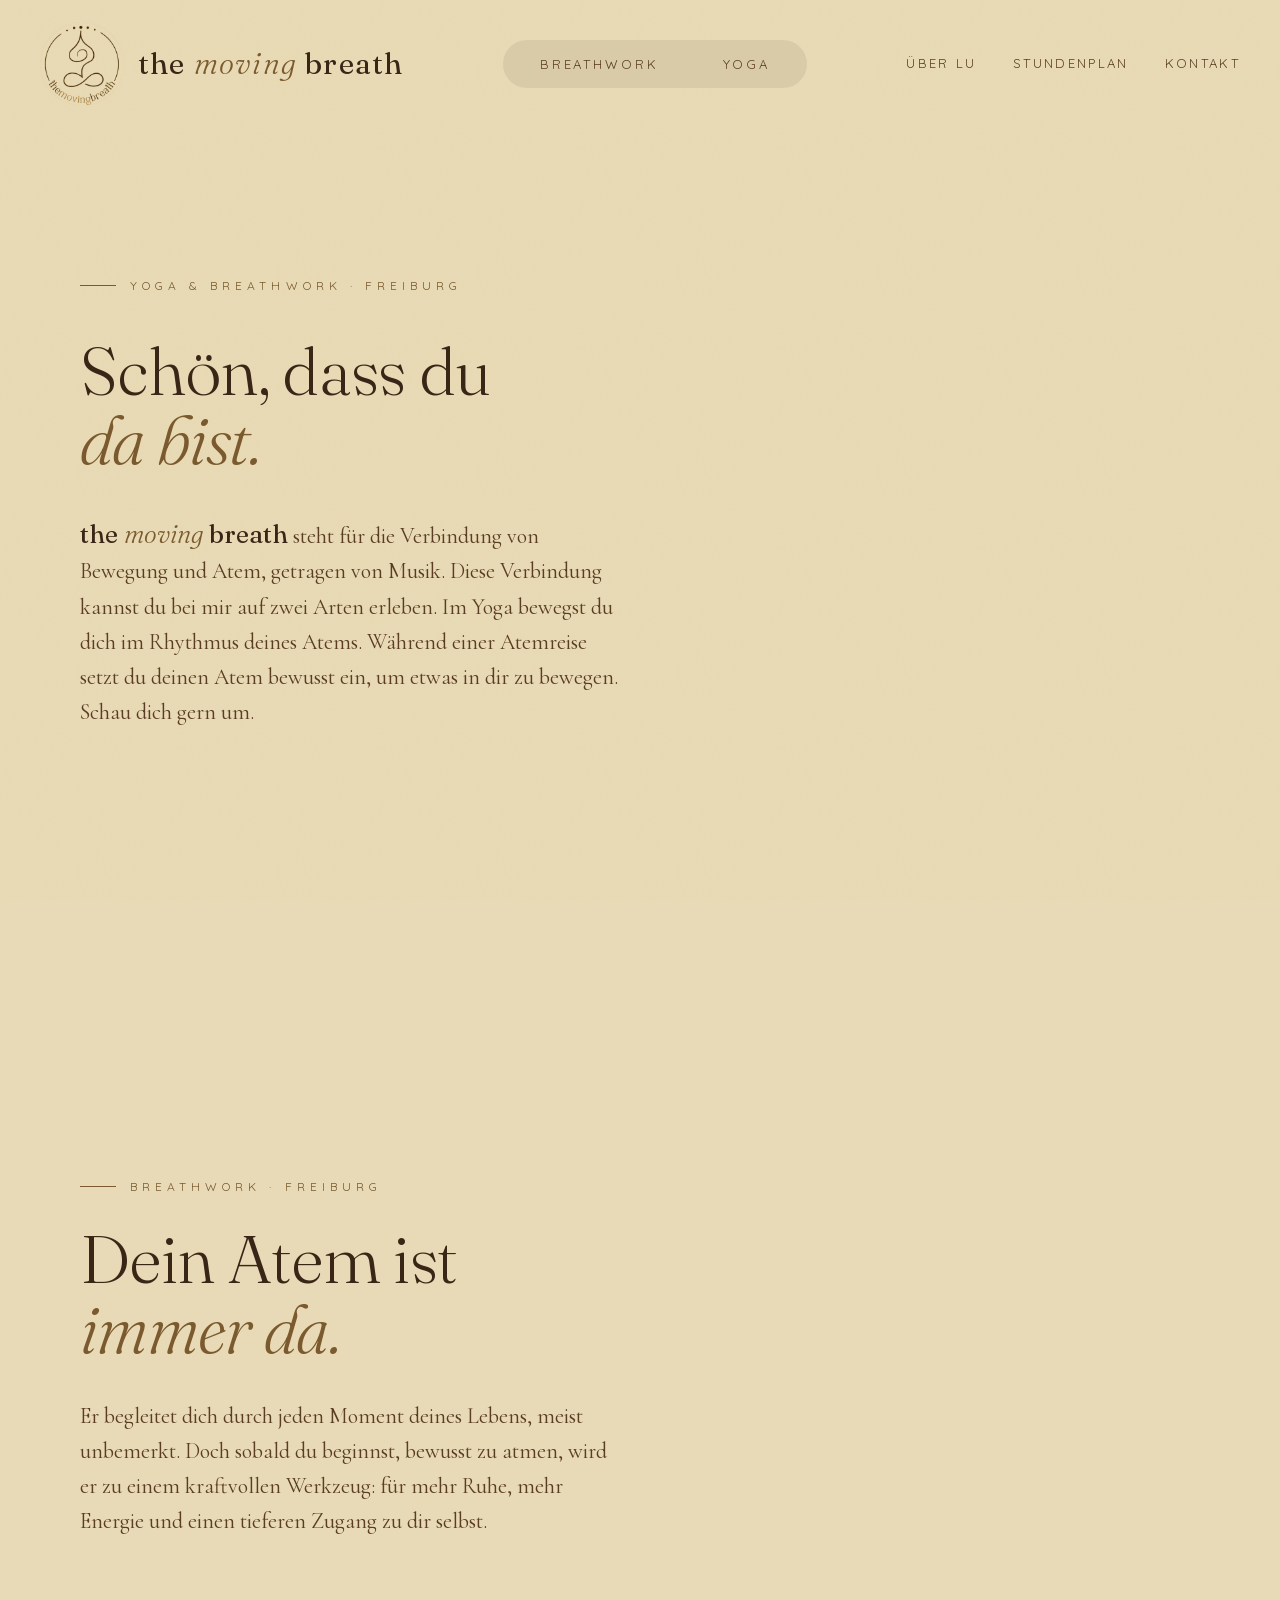
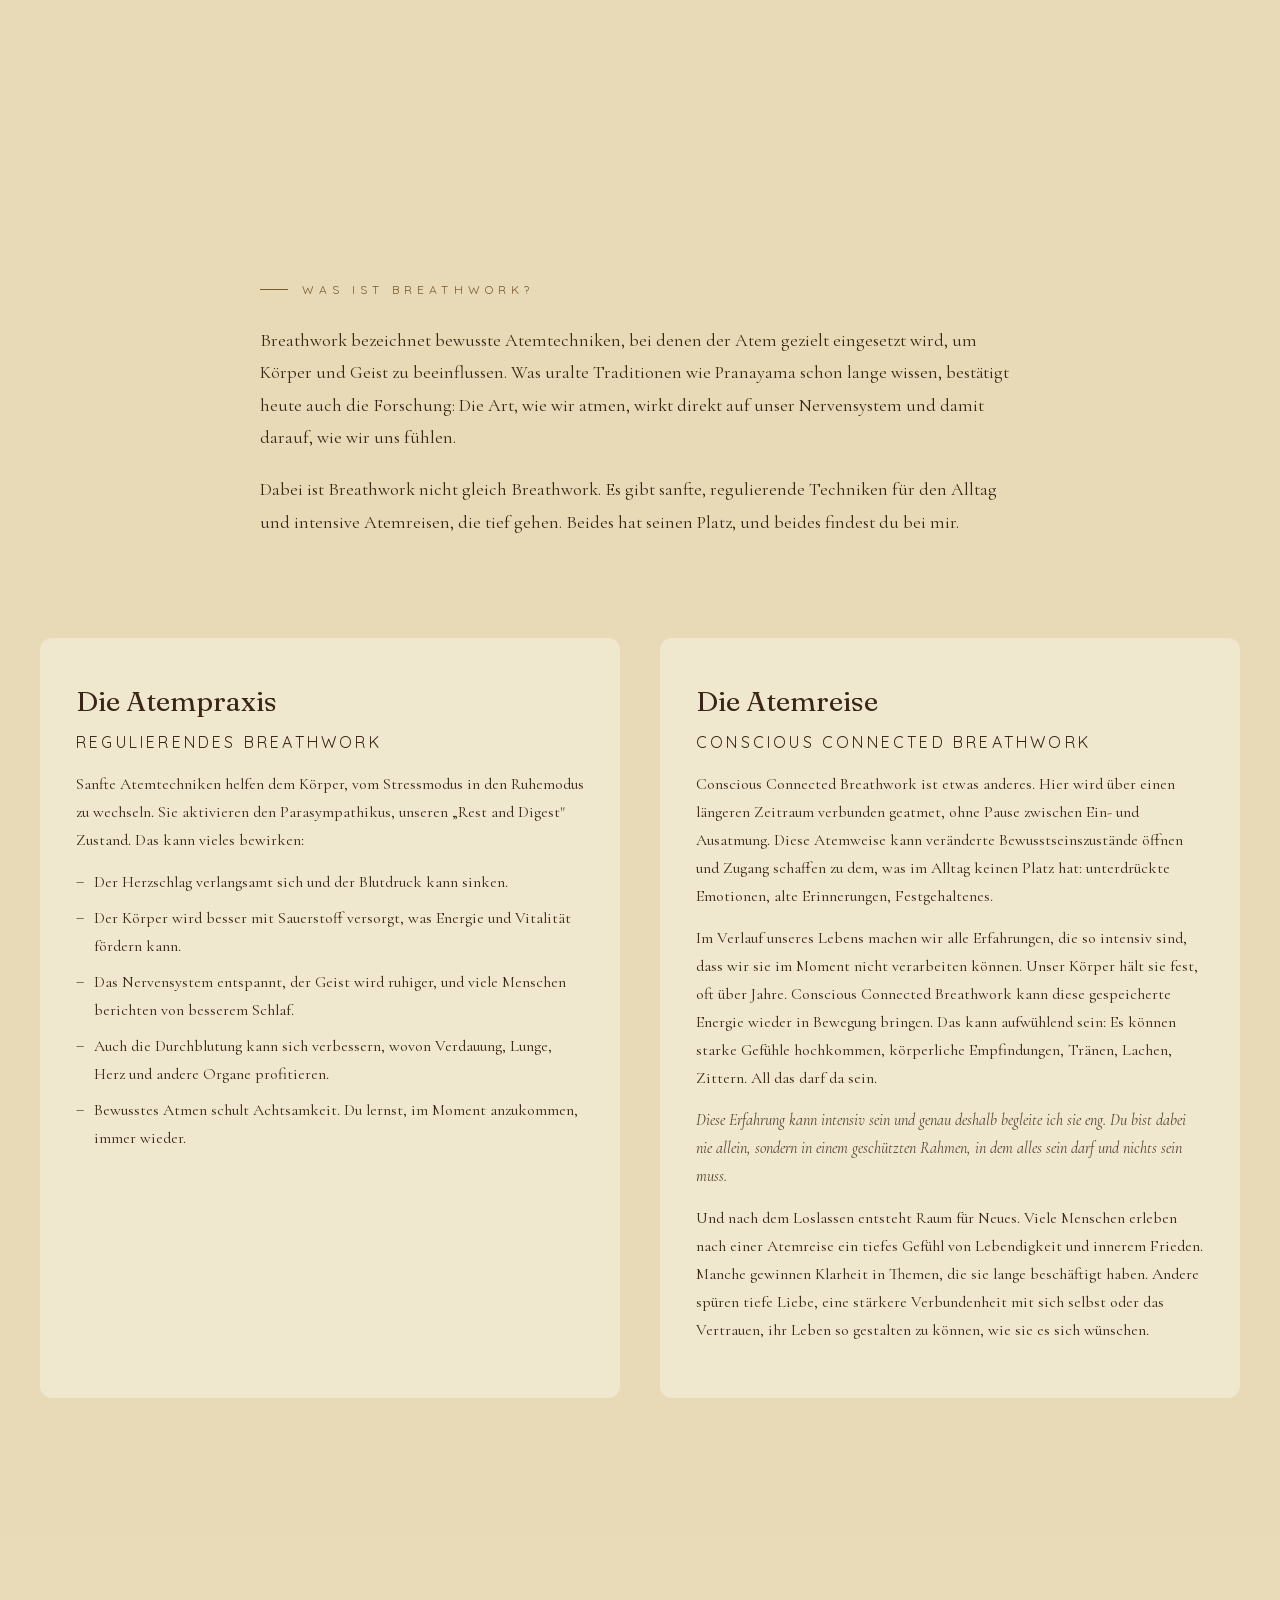
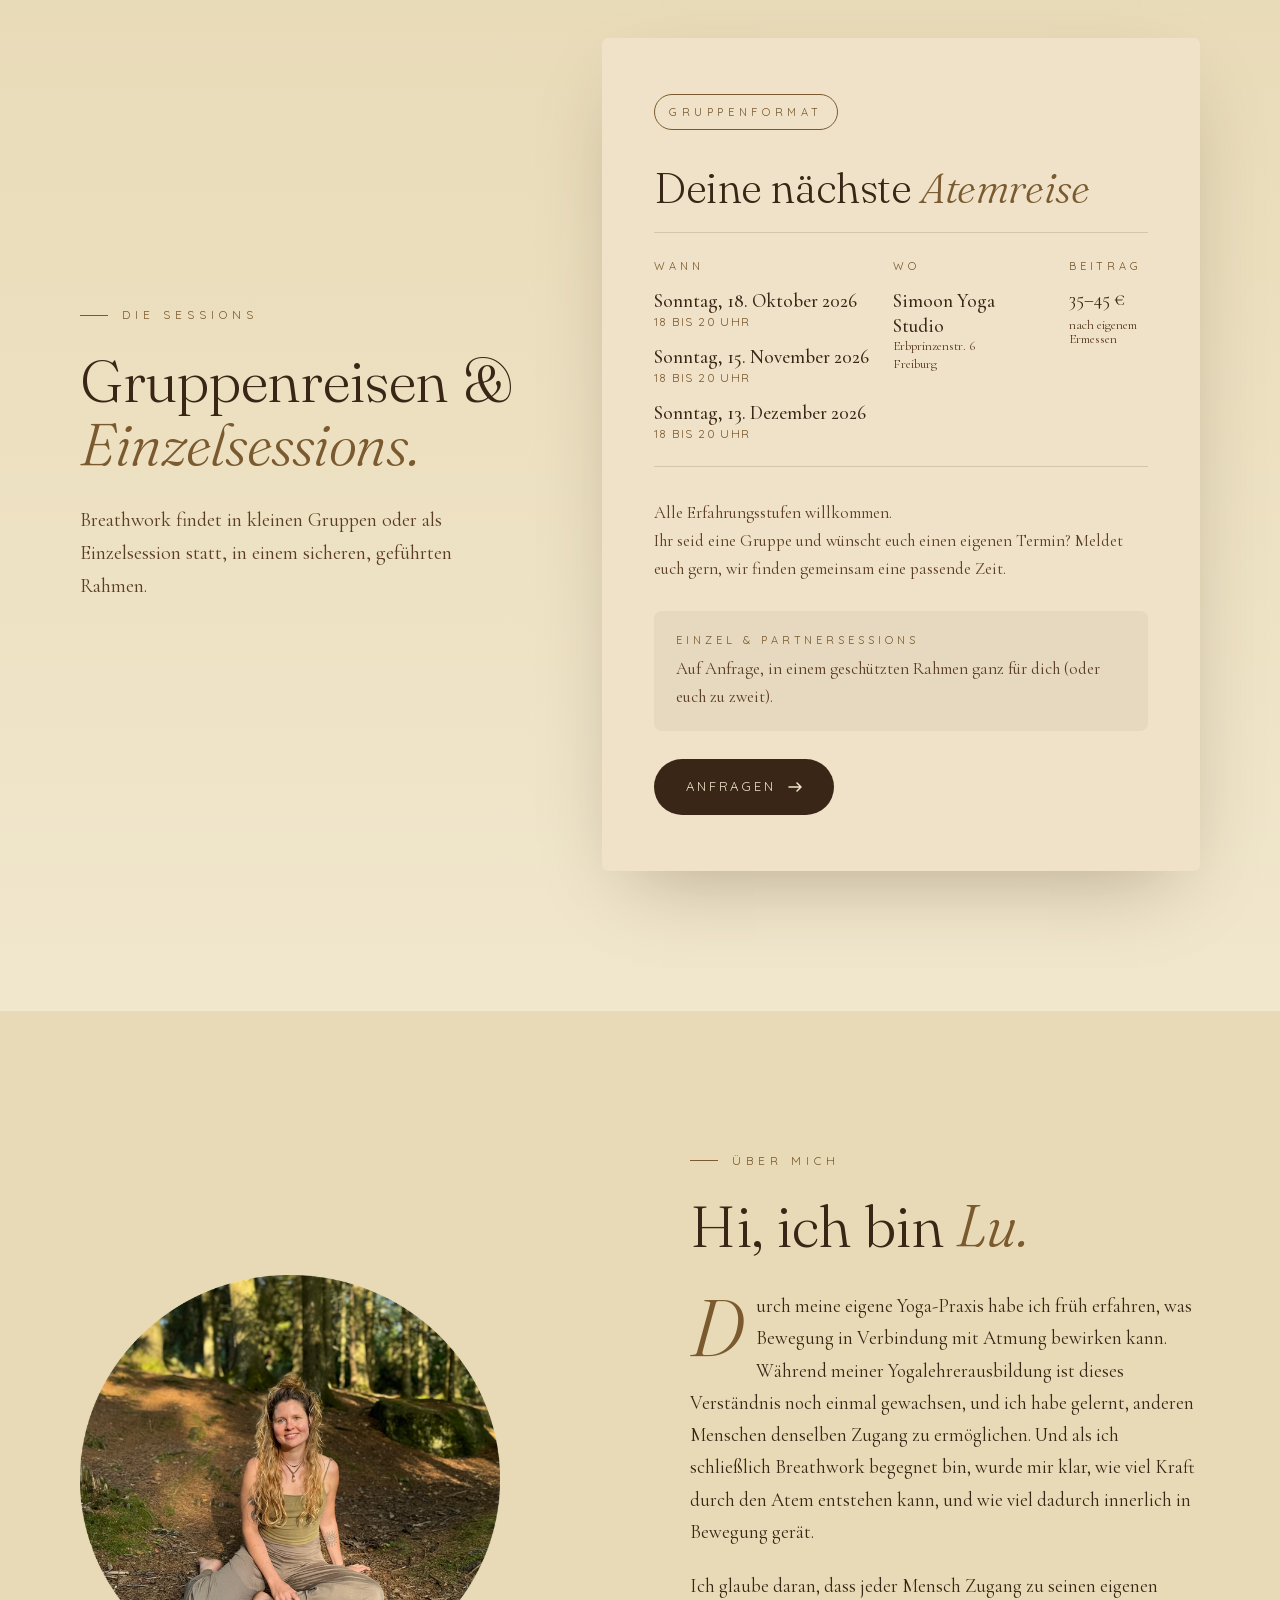
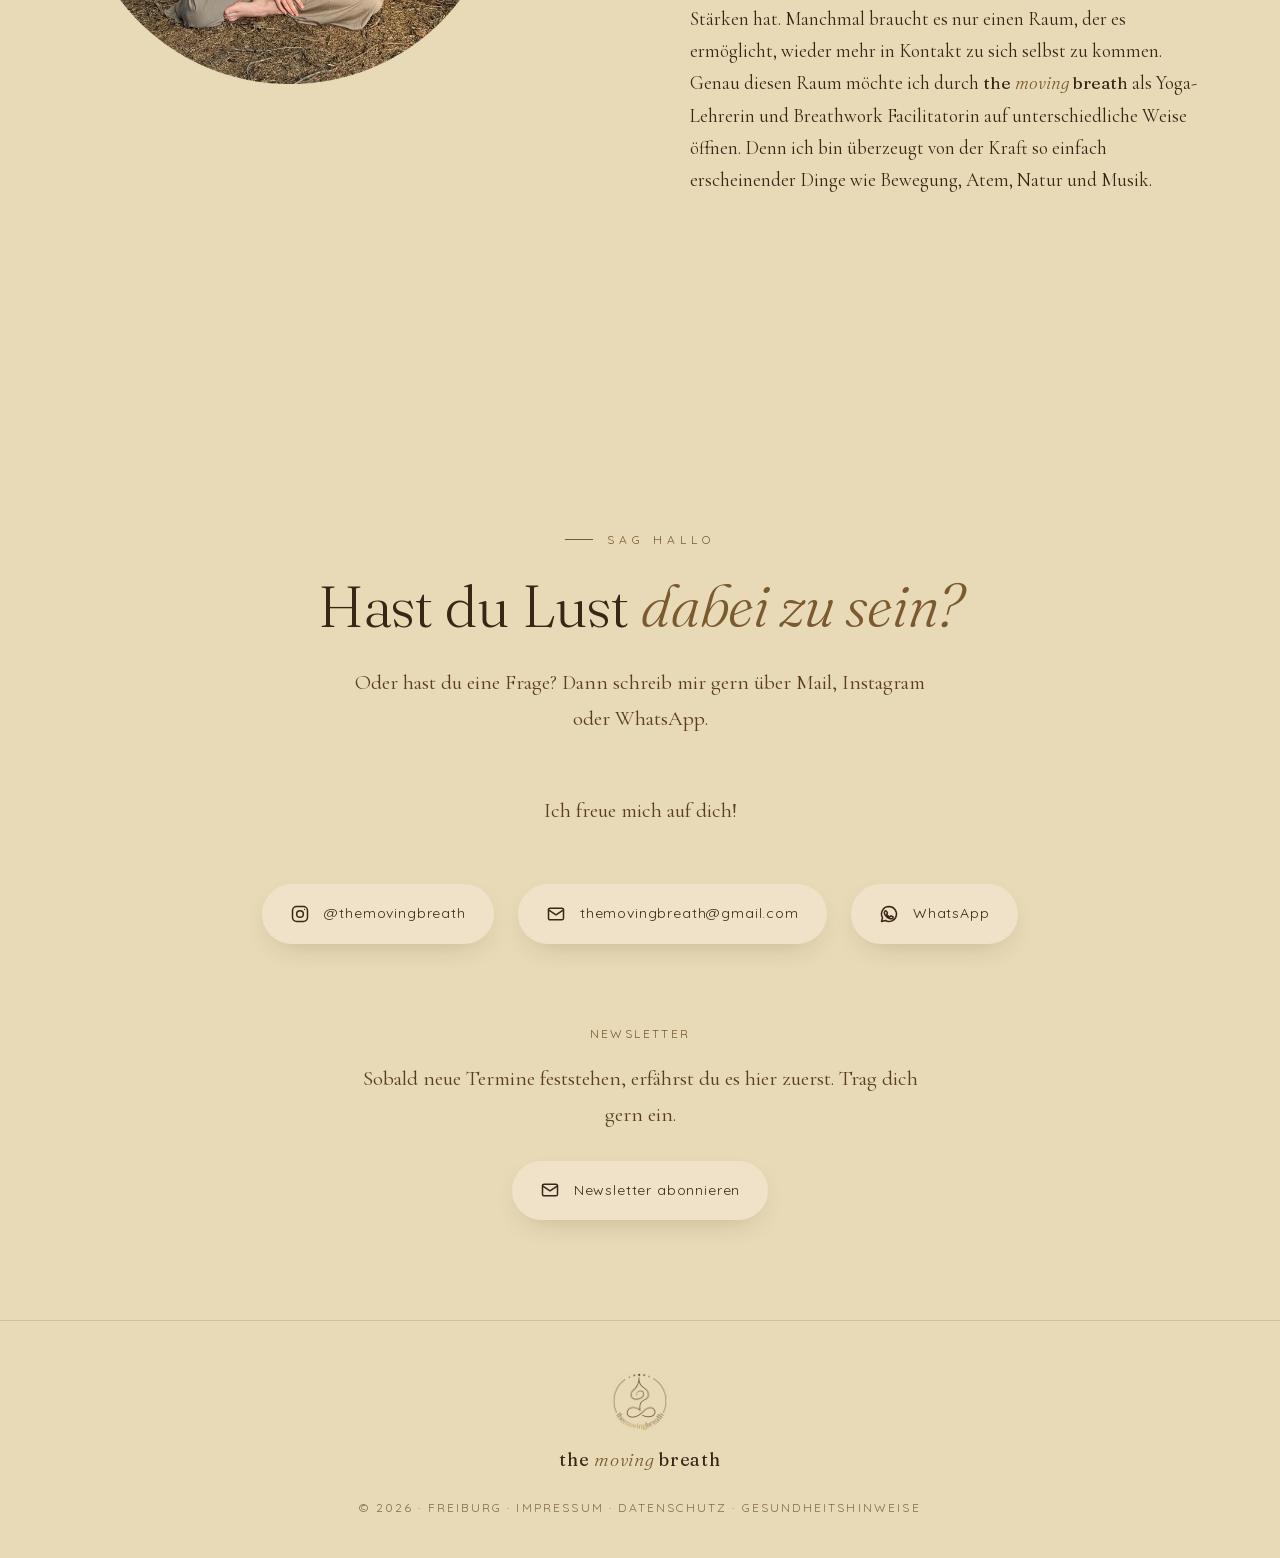
==== commit f55668ef: "Begrüßungstext unter 'Schön, dass du da bist' wiederhergestellt Co-Authored-By: Claude Opus 5.5 <nor" ====
--- a/index.html
+++ b/index.html
@@ -1229,7 +1229,7 @@
       <em>da bist.</em>
     </h1>
     <p class="hero-lead">
-      Im Yoga bewegst du dich im Rhythmus deines Atems.
+      <span style="font-family: var(--serif-display); font-size: 1.15em; color: var(--ink);">the <em style="color: var(--accent);">moving</em> breath</span> steht für die Verbindung von Bewegung und Atem, getragen von Musik. Diese Verbindung kannst du bei mir auf zwei Arten erleben. Im Yoga bewegst du dich im Rhythmus deines Atems. Während einer Atemreise setzt du deinen Atem bewusst ein, um etwas in dir zu bewegen. Schau dich gern um.
     </p>
   </div>
 </header>
